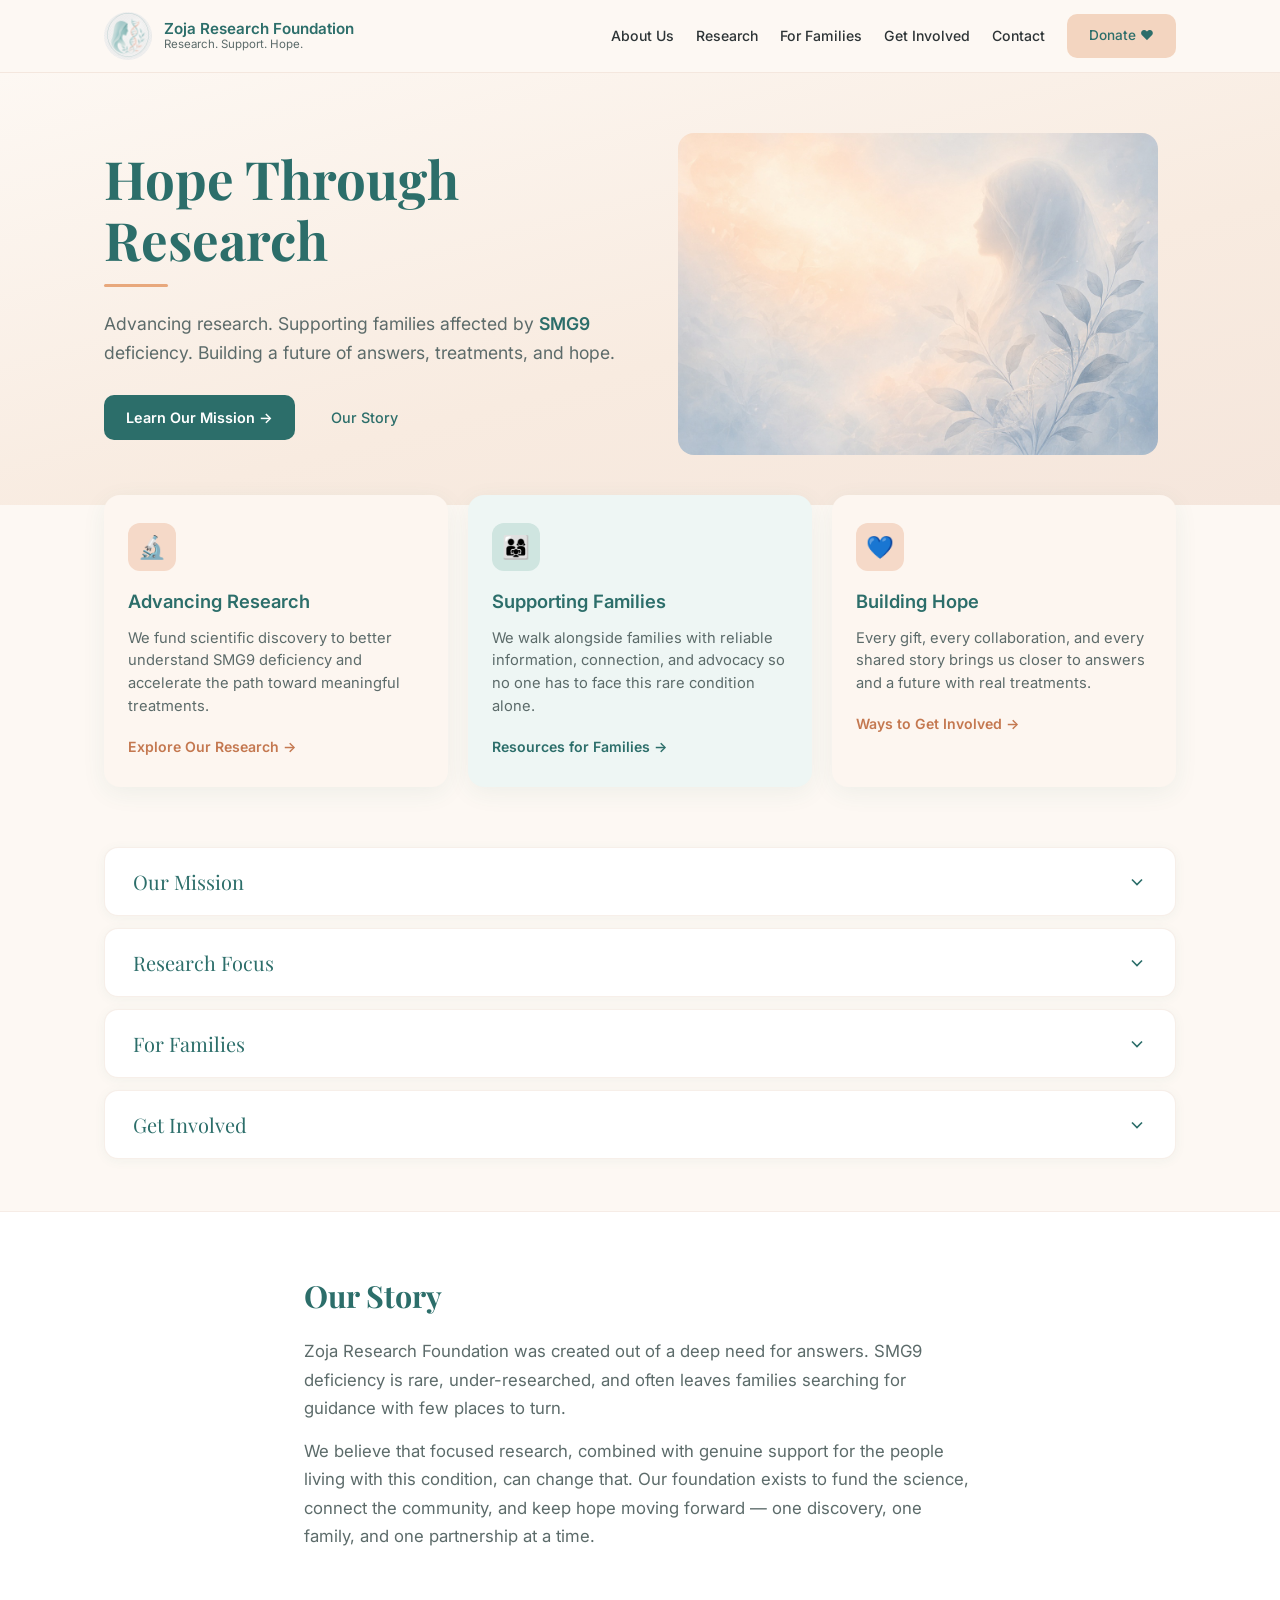
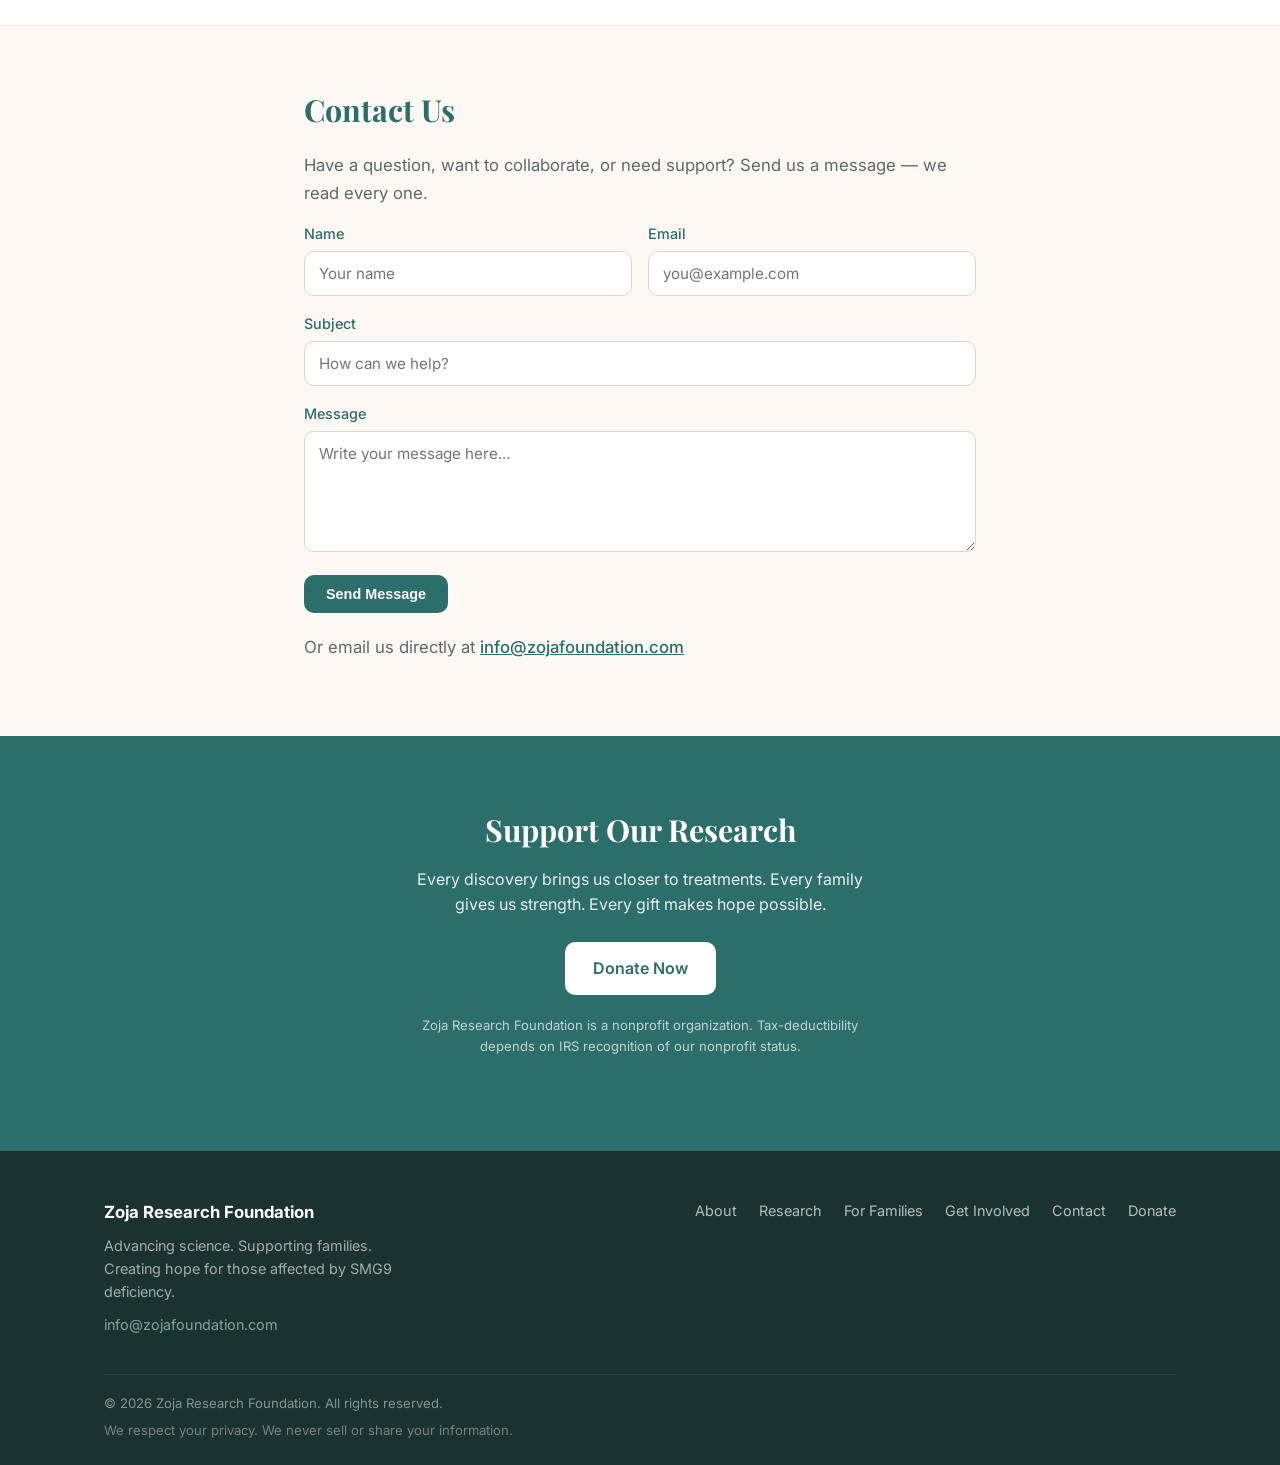
==== index.html @ f180e341 "Point Donate buttons to Zeffy and add branded /donate short link" ====
<!DOCTYPE html>
<html lang="en">
<head>
  <meta charset="UTF-8" />
  <meta name="viewport" content="width=device-width, initial-scale=1.0" />
  <title>Zoja Research Foundation | Hope Through Research</title>
  <meta name="description" content="Zoja Research Foundation funds research into SMG9 deficiency and supports the families affected by this rare genetic condition. Together we work toward answers, treatments, and hope." />

  <!-- Open Graph / Social sharing -->
  <meta property="og:title" content="Zoja Research Foundation | Hope Through Research" />
  <meta property="og:description" content="Funding research into SMG9 deficiency and supporting the families who need answers." />
  <meta property="og:image" content="https://zojafoundation.com/images/share.jpg" />
  <meta property="og:url" content="https://zojafoundation.com" />
  <meta property="og:type" content="website" />
  <meta name="twitter:card" content="summary_large_image" />

  <link rel="stylesheet" href="styles.css" />
  <link rel="icon" href="images/favicon.png" type="image/png" />
  <link rel="apple-touch-icon" href="images/favicon.png" />
  <link rel="preconnect" href="https://fonts.googleapis.com">
  <link rel="preconnect" href="https://fonts.gstatic.com" crossorigin>
  <link href="https://fonts.googleapis.com/css2?family=Inter:wght@400;500;600;700&family=Playfair+Display:wght@600;700&display=swap" rel="stylesheet">
</head>
<body>

  <!-- Header -->
  <header class="header">
    <div class="container header-inner">
      <a href="/" class="logo">
        <img src="images/logo.jpg" alt="Zoja Research Foundation" class="logo-img" />
        <div class="logo-text">
          <strong>Zoja Research Foundation</strong>
          <span>Research. Support. Hope.</span>
        </div>
      </a>
      <nav class="nav" id="main-nav">
        <a href="#mission" data-accordion="mission">About Us</a>
        <a href="#research" data-accordion="research">Research</a>
        <a href="#families" data-accordion="families">For Families</a>
        <a href="#get-involved" data-accordion="get-involved">Get Involved</a>
        <a href="#contact">Contact</a>
        <a href="https://www.zeffy.com/en-US/donation-form/donate-to-change-lives-22775" class="btn btn-donate" target="_blank" rel="noopener">Donate ♥</a>
      </nav>
      <button class="mobile-menu-btn" id="menu-btn" aria-label="Toggle menu" aria-expanded="false">
        <span></span><span></span><span></span>
      </button>
    </div>
  </header>

  <!-- Hero -->
  <section class="hero">
    <div class="container hero-grid">
      <div class="hero-content">
        <h1>Hope Through Research</h1>
        <div class="hero-underline"></div>
        <p class="hero-lead">
          Advancing research. Supporting families affected by <strong>SMG9</strong> deficiency. Building a future of answers, treatments, and hope.
        </p>
        <div class="hero-actions">
          <a href="#mission" data-accordion="mission" class="btn btn-primary">Learn Our Mission →</a>
          <a href="#story" class="btn btn-ghost">Our Story</a>
        </div>
      </div>
      <div class="hero-image">
        <img src="images/zoja.jpg" alt="" />
      </div>
    </div>
  </section>

  <!-- Three Cards -->
  <section class="cards-section">
    <div class="container">
      <div class="cards">
        <div class="card card-peach">
          <div class="card-icon-wrap peach">🔬</div>
          <h3>Advancing Research</h3>
          <p>We fund scientific discovery to better understand SMG9 deficiency and accelerate the path toward meaningful treatments.</p>
          <a href="#research" data-accordion="research" class="card-link">Explore Our Research →</a>
        </div>

        <div class="card card-mint">
          <div class="card-icon-wrap mint">👨‍👩‍👧</div>
          <h3>Supporting Families</h3>
          <p>We walk alongside families with reliable information, connection, and advocacy so no one has to face this rare condition alone.</p>
          <a href="#families" data-accordion="families" class="card-link">Resources for Families →</a>
        </div>

        <div class="card card-peach">
          <div class="card-icon-wrap peach">💙</div>
          <h3>Building Hope</h3>
          <p>Every gift, every collaboration, and every shared story brings us closer to answers and a future with real treatments.</p>
          <a href="#get-involved" data-accordion="get-involved" class="card-link">Ways to Get Involved →</a>
        </div>
      </div>
    </div>
  </section>

  <!-- Accordion Sections -->
  <section class="accordion-section">
    <div class="container">

      <!-- Mission -->
      <div class="accordion-item" id="mission">
        <button class="accordion-header" aria-expanded="false">
          <span>Our Mission</span>
          <svg class="accordion-icon" width="20" height="20" viewBox="0 0 24 24" fill="none" stroke="currentColor" stroke-width="2">
            <path d="M6 9l6 6 6-6"/>
          </svg>
        </button>
        <div class="accordion-content">
          <div class="accordion-body">
            <p>Zoja Research Foundation exists to fund patient-centered research into SMG9 deficiency and to support the families living with this rare genetic condition.</p>
            <p>We bring together scientists, clinicians, and families with one shared goal: to uncover answers, advance potential therapies, and make sure no family has to navigate this journey alone.</p>
            <p>Our work is rooted in both rigorous science and deep compassion. Progress in rare disease research depends on focused investment and collaboration — and that is exactly what we are here to drive.</p>
          </div>
        </div>
      </div>

      <!-- Research -->
      <div class="accordion-item" id="research">
        <button class="accordion-header" aria-expanded="false">
          <span>Research Focus</span>
          <svg class="accordion-icon" width="20" height="20" viewBox="0 0 24 24" fill="none" stroke="currentColor" stroke-width="2">
            <path d="M6 9l6 6 6-6"/>
          </svg>
        </button>
        <div class="accordion-content">
          <div class="accordion-body">
            <p>SMG9 deficiency is a rare genetic condition with limited existing research and no established treatments. We focus our efforts on the areas most likely to move the field forward.</p>
            
            <div class="research-list">
              <div class="research-item">
                <h3>Gene Therapy Approaches</h3>
                <p>Supporting exploration of strategies such as AAV-based delivery and readthrough approaches that could one day address the underlying genetic cause.</p>
              </div>
              <div class="research-item">
                <h3>Disease Models</h3>
                <p>Helping develop cellular and animal models so researchers can better study SMG9 function and test potential treatments safely and effectively.</p>
              </div>
              <div class="research-item">
                <h3>Collaborative Science</h3>
                <p>Building partnerships with academic labs and research institutions to share knowledge, reduce duplication, and accelerate progress for this rare condition.</p>
              </div>
            </div>
          </div>
        </div>
      </div>

      <!-- Families -->
      <div class="accordion-item" id="families">
        <button class="accordion-header" aria-expanded="false">
          <span>For Families</span>
          <svg class="accordion-icon" width="20" height="20" viewBox="0 0 24 24" fill="none" stroke="currentColor" stroke-width="2">
            <path d="M6 9l6 6 6-6"/>
          </svg>
        </button>
        <div class="accordion-content">
          <div class="accordion-body">
            <p>If your family is affected by SMG9 deficiency, you are not alone.</p>
            <p>We are here to help you find reliable information, connect with others who understand, and advocate for the research and care your family deserves. Whether you are newly diagnosed or have been on this path for years, our door is open.</p>
            <p>Rare conditions can feel isolating. Our goal is to make sure families have a place to turn — for knowledge, for community, and for hope.</p>
            <a href="#contact" class="btn btn-primary" style="margin-top: 1.25rem;">Connect With Us</a>
          </div>
        </div>
      </div>

      <!-- Get Involved -->
      <div class="accordion-item" id="get-involved">
        <button class="accordion-header" aria-expanded="false">
          <span>Get Involved</span>
          <svg class="accordion-icon" width="20" height="20" viewBox="0 0 24 24" fill="none" stroke="currentColor" stroke-width="2">
            <path d="M6 9l6 6 6-6"/>
          </svg>
        </button>
        <div class="accordion-content">
          <div class="accordion-body">
            <p>Progress in rare disease research depends on people who choose to act. There are several meaningful ways to help.</p>
            <div class="involve-grid">
              <div class="involve-card">
                <h3>Donate</h3>
                <p>Your gift directly supports research into SMG9 deficiency and helps sustain the families who need answers most.</p>
                <a href="https://www.zeffy.com/en-US/donation-form/donate-to-change-lives-22775" class="card-link" target="_blank" rel="noopener">Make a Gift →</a>
              </div>
              <div class="involve-card">
                <h3>Share Our Story</h3>
                <p>Help raise awareness. Sharing information about SMG9 deficiency and our mission brings new supporters and researchers into the work.</p>
              </div>
              <div class="involve-card">
                <h3>Partner With Us</h3>
                <p>Researchers, clinicians, and organizations interested in collaboration are warmly invited to reach out.</p>
                <a href="#contact" class="card-link">Contact Us →</a>
              </div>
            </div>
          </div>
        </div>
      </div>

    </div>
  </section>

  <!-- Our Story -->
  <section id="story" class="section story-section">
    <div class="container narrow">
      <h2>Our Story</h2>
      <p>Zoja Research Foundation was created out of a deep need for answers. SMG9 deficiency is rare, under-researched, and often leaves families searching for guidance with few places to turn.</p>
      <p>We believe that focused research, combined with genuine support for the people living with this condition, can change that. Our foundation exists to fund the science, connect the community, and keep hope moving forward — one discovery, one family, and one partnership at a time.</p>
    </div>
  </section>

  <!-- Contact Form -->
  <section id="contact" class="section">
    <div class="container narrow">
      <h2>Contact Us</h2>
      <p class="section-lead">Have a question, want to collaborate, or need support? Send us a message — we read every one.</p>
      
      <form id="contact-form" action="https://formspree.io/f/mwlezavn" method="POST" class="contact-form">
        <div class="form-row">
          <div class="form-group">
            <label for="name">Name</label>
            <input type="text" id="name" name="name" required placeholder="Your name">
          </div>
          <div class="form-group">
            <label for="email">Email</label>
            <input type="email" id="email" name="email" required placeholder="you@example.com">
          </div>
        </div>
        <div class="form-group">
          <label for="subject">Subject</label>
          <input type="text" id="subject" name="subject" placeholder="How can we help?">
        </div>
        <div class="form-group">
          <label for="message">Message</label>
          <textarea id="message" name="message" rows="5" required placeholder="Write your message here..."></textarea>
        </div>
        <button type="submit" class="btn btn-primary" id="submit-btn">Send Message</button>
      </form>

      <div id="form-success" class="form-success" hidden>
        <div class="success-icon">✓</div>
        <h3>Thank you</h3>
        <p>Your message has been sent. We’ll get back to you as soon as we can.</p>
      </div>

      <p class="contact-note">Or email us directly at <a href="mailto:info@zojafoundation.com">info@zojafoundation.com</a></p>
    </div>
  </section>

  <!-- Donate CTA -->
  <section id="donate" class="donate-cta">
    <div class="container">
      <h2>Support Our Research</h2>
      <p>Every discovery brings us closer to treatments. Every family gives us strength. Every gift makes hope possible.</p>
      <a href="https://www.zeffy.com/en-US/donation-form/donate-to-change-lives-22775" class="btn btn-white" target="_blank" rel="noopener">Donate Now</a>
      <p class="note">Zoja Research Foundation is a nonprofit organization. Tax-deductibility depends on IRS recognition of our nonprofit status.</p>
    </div>
  </section>

  <!-- Footer -->
  <footer class="footer">
    <div class="container">
      <div class="footer-grid">
        <div class="footer-brand">
          <strong>Zoja Research Foundation</strong>
          <p>Advancing science. Supporting families. Creating hope for those affected by SMG9 deficiency.</p>
          <p class="footer-email"><a href="mailto:info@zojafoundation.com">info@zojafoundation.com</a></p>
        </div>
        <div class="footer-links">
          <a href="#mission" data-accordion="mission">About</a>
          <a href="#research" data-accordion="research">Research</a>
          <a href="#families" data-accordion="families">For Families</a>
          <a href="#get-involved" data-accordion="get-involved">Get Involved</a>
          <a href="#contact">Contact</a>
          <a href="https://www.zeffy.com/en-US/donation-form/donate-to-change-lives-22775" target="_blank" rel="noopener">Donate</a>
        </div>
      </div>
      <div class="footer-bottom">
        <p>&copy; 2026 Zoja Research Foundation. All rights reserved.</p>
        <p class="privacy-note">We respect your privacy. We never sell or share your information.</p>
      </div>
    </div>
  </footer>

  <script>
    const menuBtn = document.getElementById('menu-btn');
    const nav = document.getElementById('main-nav');
    const HEADER_OFFSET = 100;

    menuBtn.addEventListener('click', () => {
      const isOpen = nav.classList.toggle('open');
      menuBtn.classList.toggle('open');
      menuBtn.setAttribute('aria-expanded', isOpen);
    });

    function closeAllAccordions() {
      document.querySelectorAll('.accordion-item').forEach(item => {
        item.classList.remove('open');
        item.querySelector('.accordion-header').setAttribute('aria-expanded', 'false');
      });
    }

    function openAccordion(id) {
      closeAllAccordions();
      const item = document.getElementById(id);
      if (item) {
        item.classList.add('open');
        item.querySelector('.accordion-header').setAttribute('aria-expanded', 'true');
      }
    }

    function scrollToElement(el) {
      const top = el.getBoundingClientRect().top + window.scrollY - HEADER_OFFSET;
      window.scrollTo({ top: Math.max(0, top), behavior: 'smooth' });
    }

    document.querySelectorAll('.accordion-header').forEach(header => {
      header.addEventListener('click', () => {
        const item = header.parentElement;
        const isOpen = item.classList.contains('open');
        closeAllAccordions();
        if (!isOpen) {
          item.classList.add('open');
          header.setAttribute('aria-expanded', 'true');
        }
      });
    });

    document.querySelectorAll('[data-accordion]').forEach(link => {
      link.addEventListener('click', (e) => {
        const id = link.getAttribute('data-accordion');
        const target = document.getElementById(id);
        if (!target) return;

        e.preventDefault();

        nav.classList.remove('open');
        menuBtn.classList.remove('open');
        menuBtn.setAttribute('aria-expanded', 'false');

        openAccordion(id);

        setTimeout(() => {
          scrollToElement(target);
        }, 230);

        history.pushState(null, '', '#' + id);
      });
    });

    document.querySelectorAll('a[href="#contact"], a[href="#story"]').forEach(link => {
      link.addEventListener('click', (e) => {
        const target = document.querySelector(link.getAttribute('href'));
        if (!target) return;
        e.preventDefault();

        nav.classList.remove('open');
        menuBtn.classList.remove('open');
        menuBtn.setAttribute('aria-expanded', 'false');

        scrollToElement(target);
        history.pushState(null, '', link.getAttribute('href'));
      });
    });

    const form = document.getElementById('contact-form');
    const success = document.getElementById('form-success');
    const submitBtn = document.getElementById('submit-btn');

    if (form) {
      form.addEventListener('submit', async (e) => {
        e.preventDefault();
        submitBtn.disabled = true;
        submitBtn.textContent = 'Sending…';

        try {
          const data = new FormData(form);
          const res = await fetch(form.action, {
            method: 'POST',
            body: data,
            headers: { 'Accept': 'application/json' }
          });

          if (res.ok) {
            form.hidden = true;
            success.hidden = false;
          } else {
            submitBtn.disabled = false;
            submitBtn.textContent = 'Send Message';
            alert('Something went wrong. Please try again or email us directly.');
          }
        } catch (err) {
          submitBtn.disabled = false;
          submitBtn.textContent = 'Send Message';
          alert('Something went wrong. Please try again or email us directly.');
        }
      });
    }

    if (window.location.hash) {
      const id = window.location.hash.slice(1);
      const target = document.getElementById(id);
      if (target) {
        if (target.classList.contains('accordion-item')) {
          openAccordion(id);
        }
        setTimeout(() => {
          scrollToElement(target);
        }, 150);
      }
    }
  </script>
</body>
</html>
---- styles.css ----
/* ===== Base ===== */
*, *::before, *::after { box-sizing: border-box; margin: 0; padding: 0; }

:root {
  --cream: #fdf8f3;
  --peach: #f8e8dc;
  --mint: #e8f2ef;
  --teal: #2c6e6a;
  --teal-light: #3d8b86;
  --text: #2d3436;
  --text-soft: #5c6b6a;
  --white: #ffffff;
  --radius: 16px;
  --shadow: 0 6px 24px rgba(44, 110, 106, 0.07);
  --header-height: 72px;
}

html { scroll-behavior: smooth; }

body {
  font-family: 'Inter', system-ui, -apple-system, sans-serif;
  color: var(--text);
  background: var(--cream);
  line-height: 1.6;
  font-size: 16px;
}

a { color: inherit; text-decoration: none; }

.container {
  width: 100%;
  max-width: 1120px;
  margin: 0 auto;
  padding: 0 24px;
}

.narrow { max-width: 720px; }

/* ===== Header ===== */
.header {
  position: sticky;
  top: 0;
  z-index: 100;
  background: rgba(253, 248, 243, 0.95);
  backdrop-filter: blur(12px);
  border-bottom: 1px solid rgba(232, 208, 192, 0.4);
}

.header-inner {
  display: flex;
  align-items: center;
  justify-content: space-between;
  height: var(--header-height);
  position: relative;
}

.logo {
  display: flex;
  align-items: center;
  gap: 12px;
  z-index: 2;
}

.logo-img {
  width: 48px;
  height: 48px;
  border-radius: 50%;
  object-fit: cover;
  flex-shrink: 0;
}

.logo-text {
  display: flex;
  flex-direction: column;
  line-height: 1.2;
}

.logo-text strong {
  font-size: 0.95rem;
  color: var(--teal);
  font-weight: 600;
}

.logo-text span {
  font-size: 0.72rem;
  color: var(--text-soft);
}

.nav {
  display: flex;
  align-items: center;
  gap: 22px;
}

.nav a {
  font-size: 0.88rem;
  font-weight: 500;
  color: var(--text);
  transition: color 0.2s;
}

.nav a:hover { color: var(--teal); }

.btn-donate {
  background: #f3d5c0;
  color: var(--teal) !important;
  padding: 8px 16px;
  border-radius: 999px;
  font-weight: 600;
  font-size: 0.85rem !important;
}

.btn-donate:hover { background: #eec9ae; }

.mobile-menu-btn {
  display: none;
  background: none;
  border: none;
  cursor: pointer;
  flex-direction: column;
  gap: 5px;
  padding: 8px;
  z-index: 2;
}

.mobile-menu-btn span {
  display: block;
  width: 22px;
  height: 2px;
  background: var(--teal);
  border-radius: 2px;
  transition: all 0.25s ease;
}

.mobile-menu-btn.open span:nth-child(1) {
  transform: translateY(7px) rotate(45deg);
}
.mobile-menu-btn.open span:nth-child(2) {
  opacity: 0;
}
.mobile-menu-btn.open span:nth-child(3) {
  transform: translateY(-7px) rotate(-45deg);
}

/* ===== Buttons ===== */
.btn {
  display: inline-flex;
  align-items: center;
  justify-content: center;
  padding: 11px 22px;
  border-radius: 10px;
  font-weight: 600;
  font-size: 0.9rem;
  transition: all 0.2s;
  border: none;
  cursor: pointer;
}

.btn-primary {
  background: var(--teal);
  color: white;
}

.btn-primary:hover {
  background: var(--teal-light);
  transform: translateY(-1px);
}

.btn-primary:disabled {
  opacity: 0.7;
  cursor: not-allowed;
  transform: none;
}

.btn-ghost {
  background: transparent;
  color: var(--teal);
  font-weight: 500;
}

.btn-white {
  background: white;
  color: var(--teal);
  padding: 14px 28px;
  font-size: 1rem;
}

.btn-white:hover { background: var(--peach); }

/* ===== Hero ===== */
.hero {
  padding: 60px 0 50px;
  background: linear-gradient(165deg, #fdf8f3 0%, #f8ebe0 60%, #f5e6dc 100%);
  overflow: hidden;
}

.hero-grid {
  display: grid;
  grid-template-columns: 1fr 1fr;
  gap: 40px;
  align-items: center;
}

.hero-content {
  max-width: 520px;
}

.hero h1 {
  font-family: 'Playfair Display', Georgia, serif;
  font-size: clamp(2.4rem, 4.5vw, 3.3rem);
  line-height: 1.15;
  color: var(--teal);
  margin-bottom: 14px;
}

.hero-underline {
  width: 64px;
  height: 3px;
  background: #e8a87c;
  border-radius: 2px;
  margin-bottom: 22px;
}

.hero-lead {
  font-size: 1.1rem;
  color: var(--text-soft);
  margin-bottom: 28px;
  line-height: 1.65;
}

.hero-lead strong {
  color: var(--teal);
  font-weight: 600;
}

.hero-actions {
  display: flex;
  flex-wrap: wrap;
  gap: 14px;
  align-items: center;
}

.hero-image {
  display: flex;
  justify-content: center;
  align-items: center;
}

.hero-image img {
  width: 100%;
  max-width: 480px;
  height: auto;
  border-radius: 16px;
  object-fit: cover;
}

/* ===== Cards ===== */
.cards-section {
  padding: 0 0 50px;
  margin-top: -10px;
}

.cards {
  display: grid;
  grid-template-columns: repeat(3, 1fr);
  gap: 20px;
}

.card {
  background: var(--white);
  border-radius: var(--radius);
  padding: 28px 24px;
  box-shadow: var(--shadow);
  transition: transform 0.2s, box-shadow 0.2s;
}

.card:hover {
  transform: translateY(-4px);
  box-shadow: 0 12px 32px rgba(44, 110, 106, 0.1);
}

.card-peach { background: #fdf6f0; }
.card-mint { background: #eef6f4; }

.card-icon-wrap {
  width: 48px;
  height: 48px;
  border-radius: 12px;
  display: flex;
  align-items: center;
  justify-content: center;
  margin-bottom: 16px;
  font-size: 1.4rem;
}

.card-icon-wrap.peach { background: #f5d9c8; }
.card-icon-wrap.mint { background: #cfe5e0; }

.card h3 {
  font-size: 1.15rem;
  color: var(--teal);
  margin-bottom: 10px;
  font-weight: 600;
}

.card p {
  color: var(--text-soft);
  font-size: 0.92rem;
  margin-bottom: 16px;
  line-height: 1.55;
}

.card-link {
  color: #c47850;
  font-weight: 600;
  font-size: 0.88rem;
}

.card-mint .card-link { color: var(--teal); }
.card-link:hover { text-decoration: underline; }

/* ===== Accordion ===== */
.accordion-section {
  padding: 10px 0 40px;
}

.accordion-item {
  background: white;
  border-radius: 14px;
  margin-bottom: 12px;
  box-shadow: 0 2px 12px rgba(44, 110, 106, 0.05);
  overflow: hidden;
  border: 1px solid rgba(232, 208, 192, 0.35);
  transition: box-shadow 0.25s;
  scroll-margin-top: calc(var(--header-height) + 24px);
}

.accordion-item:hover {
  box-shadow: 0 4px 20px rgba(44, 110, 106, 0.08);
}

.accordion-item.open {
  box-shadow: 0 6px 24px rgba(44, 110, 106, 0.1);
}

.accordion-header {
  width: 100%;
  display: flex;
  align-items: center;
  justify-content: space-between;
  padding: 20px 28px;
  background: none;
  border: none;
  cursor: pointer;
  font-family: 'Playfair Display', Georgia, serif;
  font-size: 1.25rem;
  color: var(--teal);
  text-align: left;
  transition: background 0.2s;
}

.accordion-header:hover {
  background: rgba(253, 248, 243, 0.6);
}

.accordion-icon {
  flex-shrink: 0;
  color: var(--teal);
  transition: transform 0.3s ease;
}

.accordion-item.open .accordion-icon {
  transform: rotate(180deg);
}

.accordion-content {
  display: grid;
  grid-template-rows: 0fr;
  transition: grid-template-rows 0.35s ease;
}

.accordion-item.open .accordion-content {
  grid-template-rows: 1fr;
}

.accordion-body {
  overflow: hidden;
  padding: 0 28px;
}

.accordion-item.open .accordion-body {
  padding: 0 28px 28px;
}

.accordion-body p {
  color: var(--text-soft);
  font-size: 1.02rem;
  margin-bottom: 14px;
  line-height: 1.65;
  max-width: 720px;
}

.accordion-body p:last-child {
  margin-bottom: 0;
}

.research-list {
  display: grid;
  grid-template-columns: repeat(3, 1fr);
  gap: 16px;
  margin-top: 20px;
}

.research-item {
  background: var(--cream);
  border-left: 3px solid var(--teal);
  padding: 18px 20px;
  border-radius: 0 12px 12px 0;
}

.research-item h3 {
  color: var(--teal);
  font-size: 1.05rem;
  margin-bottom: 6px;
}

.research-item p {
  font-size: 0.92rem;
  margin-bottom: 0;
  max-width: none;
}

.involve-grid {
  display: grid;
  grid-template-columns: repeat(3, 1fr);
  gap: 16px;
  margin-top: 20px;
}

.involve-card {
  background: var(--cream);
  padding: 20px 22px;
  border-radius: 12px;
}

.involve-card h3 {
  color: var(--teal);
  font-size: 1.05rem;
  margin-bottom: 6px;
}

.involve-card p {
  font-size: 0.92rem;
  margin-bottom: 8px;
  max-width: none;
}

/* ===== Story & Sections ===== */
.section {
  padding: 60px 0;
  scroll-margin-top: calc(var(--header-height) + 24px);
}

.story-section {
  background: var(--white);
  border-top: 1px solid rgba(232, 208, 192, 0.4);
  border-bottom: 1px solid rgba(232, 208, 192, 0.4);
}

.section h2 {
  font-family: 'Playfair Display', Georgia, serif;
  font-size: 1.9rem;
  color: var(--teal);
  margin-bottom: 16px;
}

.section p {
  color: var(--text-soft);
  font-size: 1.05rem;
  line-height: 1.7;
  margin-bottom: 14px;
}

.section-lead {
  margin-bottom: 28px;
}

/* ===== Contact Form ===== */
.contact-form {
  margin-top: 8px;
}

.form-row {
  display: grid;
  grid-template-columns: 1fr 1fr;
  gap: 16px;
}

.form-group {
  margin-bottom: 16px;
}

.form-group label {
  display: block;
  font-size: 0.9rem;
  font-weight: 500;
  color: var(--teal);
  margin-bottom: 6px;
}

.form-group input,
.form-group textarea {
  width: 100%;
  padding: 12px 14px;
  border: 1.5px solid #e0d5cb;
  border-radius: 10px;
  font-family: inherit;
  font-size: 0.95rem;
  background: white;
  transition: border-color 0.2s;
}

.form-group input:focus,
.form-group textarea:focus {
  outline: none;
  border-color: var(--teal);
}

.form-group textarea {
  resize: vertical;
  min-height: 120px;
}

.form-success {
  text-align: center;
  padding: 40px 20px;
  background: var(--mint);
  border-radius: 14px;
  margin-top: 8px;
}

.success-icon {
  width: 48px;
  height: 48px;
  background: var(--teal);
  color: white;
  border-radius: 50%;
  display: flex;
  align-items: center;
  justify-content: center;
  font-size: 1.4rem;
  margin: 0 auto 16px;
}

.form-success h3 {
  font-family: 'Playfair Display', Georgia, serif;
  color: var(--teal);
  font-size: 1.5rem;
  margin-bottom: 8px;
}

.form-success p {
  color: var(--text-soft);
  margin-bottom: 0;
}

.contact-note {
  margin-top: 20px;
  font-size: 0.9rem;
  color: var(--text-soft);
}

.contact-note a {
  color: var(--teal);
  font-weight: 500;
  text-decoration: underline;
}

/* ===== Donate CTA ===== */
.donate-cta {
  background: var(--teal);
  color: white;
  text-align: center;
  padding: 70px 0;
  scroll-margin-top: calc(var(--header-height) + 24px);
}

.donate-cta h2 {
  font-family: 'Playfair Display', Georgia, serif;
  font-size: 1.9rem;
  margin-bottom: 12px;
}

.donate-cta p {
  opacity: 0.9;
  max-width: 480px;
  margin: 0 auto 24px;
}

.donate-cta .note {
  margin-top: 20px;
  font-size: 0.82rem;
  opacity: 0.7;
}

/* ===== Footer ===== */
.footer {
  background: #1a3331;
  color: rgba(255,255,255,0.85);
  padding: 48px 0 24px;
}

.footer-grid {
  display: flex;
  justify-content: space-between;
  gap: 40px;
  margin-bottom: 28px;
  flex-wrap: wrap;
}

.footer-brand strong {
  display: block;
  color: white;
  font-size: 1.05rem;
  margin-bottom: 8px;
}

.footer-brand p {
  font-size: 0.9rem;
  opacity: 0.7;
  max-width: 320px;
  margin-bottom: 10px;
}

.footer-email a {
  color: #a8d5d0;
  font-size: 0.9rem;
}

.footer-email a:hover {
  text-decoration: underline;
}

.footer-links {
  display: flex;
  gap: 22px;
  flex-wrap: wrap;
  align-items: flex-start;
}

.footer-links a {
  font-size: 0.9rem;
  opacity: 0.8;
}

.footer-links a:hover { opacity: 1; }

.footer-bottom {
  border-top: 1px solid rgba(255,255,255,0.1);
  padding-top: 18px;
  font-size: 0.82rem;
  opacity: 0.55;
}

.privacy-note {
  margin-top: 6px;
  opacity: 0.85;
}

/* ===== Responsive ===== */
@media (max-width: 900px) {
  .hero-grid {
    grid-template-columns: 1fr;
    text-align: center;
  }
  .hero-content {
    max-width: 100%;
    margin: 0 auto;
  }
  .hero-underline { margin-left: auto; margin-right: auto; }
  .hero-actions { justify-content: center; }
  .hero-image { order: -1; }
  .hero-image img { max-width: 360px; }
  .cards { grid-template-columns: 1fr; }
  .form-row { grid-template-columns: 1fr; }
  .research-list,
  .involve-grid {
    grid-template-columns: 1fr;
  }
}

@media (max-width: 768px) {
  .nav {
    display: none;
    position: absolute;
    top: var(--header-height);
    left: 0;
    right: 0;
    background: var(--cream);
    flex-direction: column;
    padding: 20px 24px 28px;
    gap: 4px;
    border-bottom: 1px solid rgba(232, 208, 192, 0.6);
    box-shadow: 0 12px 24px rgba(0,0,0,0.06);
  }

  .nav.open {
    display: flex;
  }

  .nav a {
    padding: 12px 0;
    font-size: 1rem;
    border-bottom: 1px solid rgba(232, 208, 192, 0.35);
  }

  .nav a:last-child {
    border-bottom: none;
    margin-top: 8px;
  }

  .mobile-menu-btn {
    display: flex;
  }

  .logo-text span {
    display: none;
  }

  .accordion-header {
    font-size: 1.15rem;
    padding: 18px 20px;
  }

  .accordion-body {
    padding: 0 20px;
  }

  .accordion-item.open .accordion-body {
    padding: 0 20px 22px;
  }
}
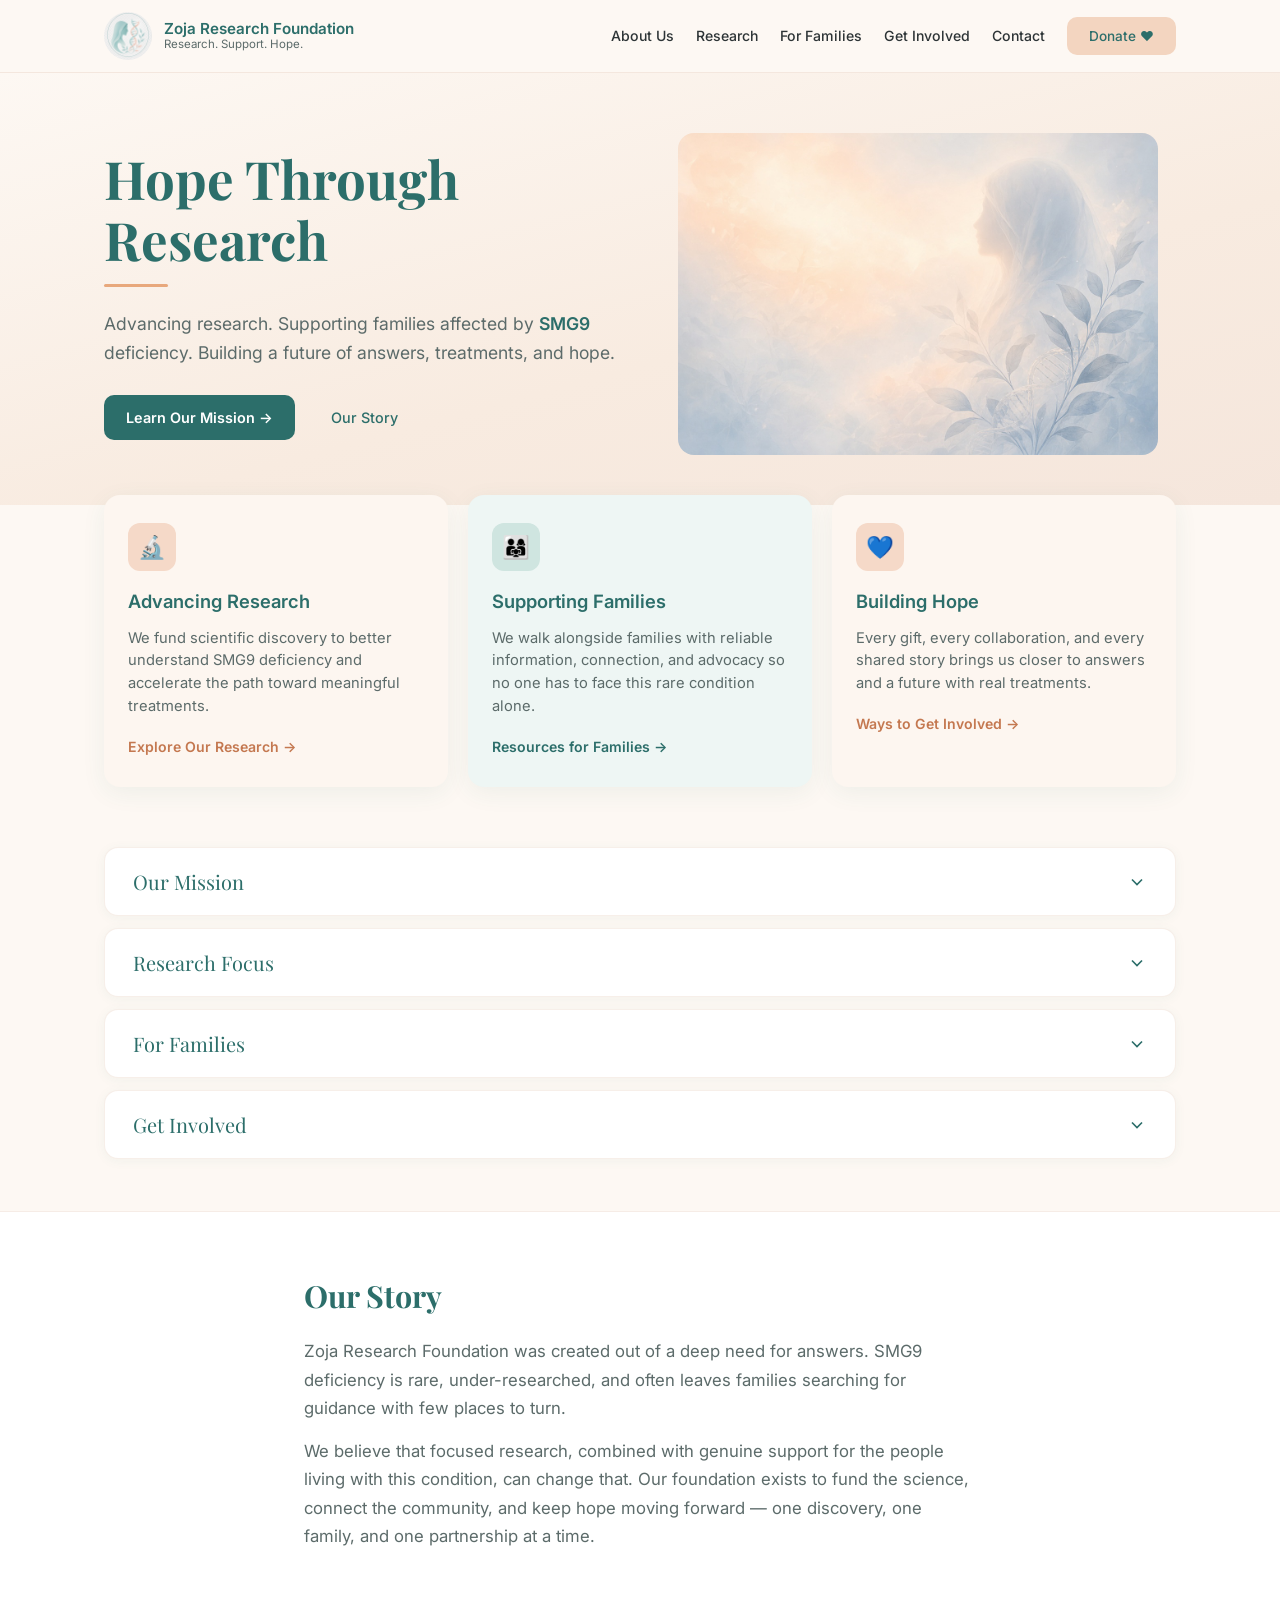
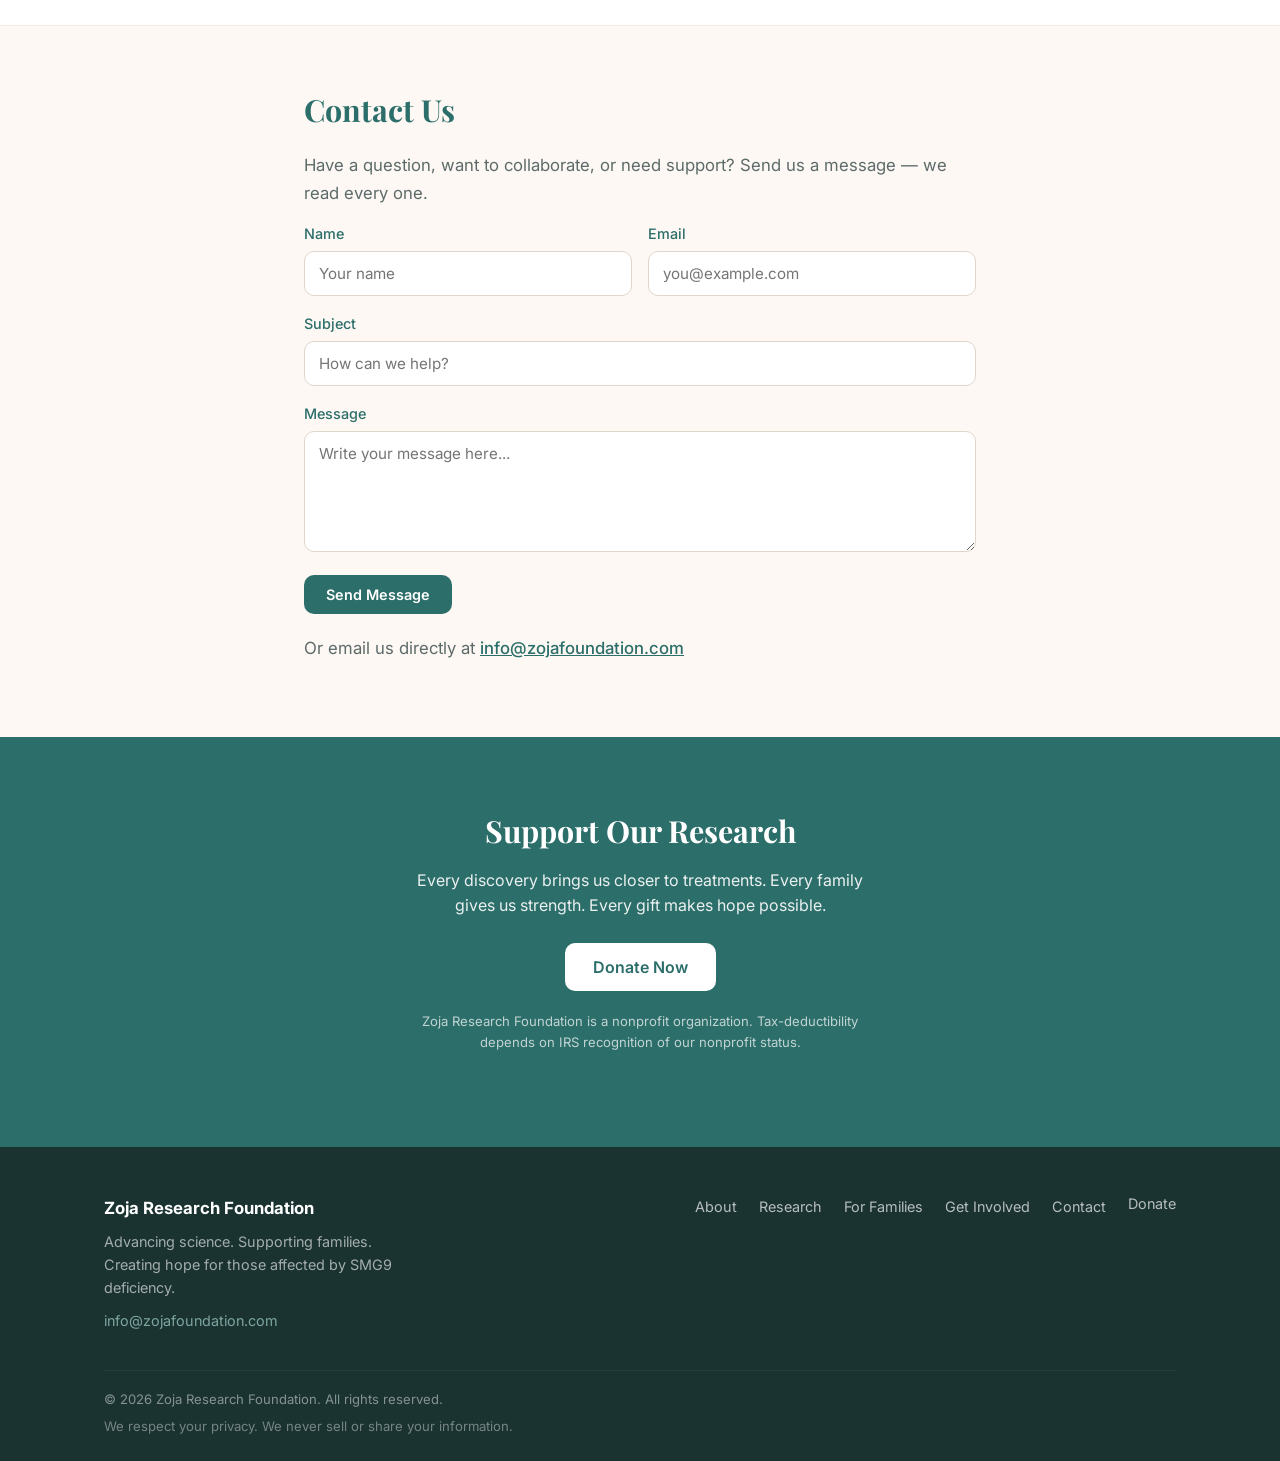
==== commit 54c748a5: "Use Zeffy popup buttons instead of links so the form stays on-site" ====
--- a/index.html
+++ b/index.html
@@ -6,7 +6,6 @@
   <title>Zoja Research Foundation | Hope Through Research</title>
   <meta name="description" content="Zoja Research Foundation funds research into SMG9 deficiency and supports the families affected by this rare genetic condition. Together we work toward answers, treatments, and hope." />
 
-  <!-- Open Graph / Social sharing -->
   <meta property="og:title" content="Zoja Research Foundation | Hope Through Research" />
   <meta property="og:description" content="Funding research into SMG9 deficiency and supporting the families who need answers." />
   <meta property="og:image" content="https://zojafoundation.com/images/share.jpg" />
@@ -20,10 +19,10 @@
   <link rel="preconnect" href="https://fonts.googleapis.com">
   <link rel="preconnect" href="https://fonts.gstatic.com" crossorigin>
   <link href="https://fonts.googleapis.com/css2?family=Inter:wght@400;500;600;700&family=Playfair+Display:wght@600;700&display=swap" rel="stylesheet">
+  <script src="https://zeffy-scripts.s3.ca-central-1.amazonaws.com/embed-form-script.min.js"></script>
 </head>
 <body>
 
-  <!-- Header -->
   <header class="header">
     <div class="container header-inner">
       <a href="/" class="logo">
@@ -39,7 +38,7 @@
         <a href="#families" data-accordion="families">For Families</a>
         <a href="#get-involved" data-accordion="get-involved">Get Involved</a>
         <a href="#contact">Contact</a>
-        <a href="https://www.zeffy.com/en-US/donation-form/donate-to-change-lives-22775" class="btn btn-donate" target="_blank" rel="noopener">Donate ♥</a>
+        <button type="button" class="btn btn-donate" zeffy-form-link="https://www.zeffy.com/embed/donation-form/donate-to-change-lives-22775">Donate ♥</button>
       </nav>
       <button class="mobile-menu-btn" id="menu-btn" aria-label="Toggle menu" aria-expanded="false">
         <span></span><span></span><span></span>
@@ -47,7 +46,6 @@
     </div>
   </header>
 
-  <!-- Hero -->
   <section class="hero">
     <div class="container hero-grid">
       <div class="hero-content">
@@ -67,7 +65,6 @@
     </div>
   </section>
 
-  <!-- Three Cards -->
   <section class="cards-section">
     <div class="container">
       <div class="cards">
@@ -77,14 +74,12 @@
           <p>We fund scientific discovery to better understand SMG9 deficiency and accelerate the path toward meaningful treatments.</p>
           <a href="#research" data-accordion="research" class="card-link">Explore Our Research →</a>
         </div>
-
         <div class="card card-mint">
           <div class="card-icon-wrap mint">👨‍👩‍👧</div>
           <h3>Supporting Families</h3>
           <p>We walk alongside families with reliable information, connection, and advocacy so no one has to face this rare condition alone.</p>
           <a href="#families" data-accordion="families" class="card-link">Resources for Families →</a>
         </div>
-
         <div class="card card-peach">
           <div class="card-icon-wrap peach">💙</div>
           <h3>Building Hope</h3>
@@ -95,17 +90,12 @@
     </div>
   </section>
 
-  <!-- Accordion Sections -->
   <section class="accordion-section">
     <div class="container">
-
-      <!-- Mission -->
       <div class="accordion-item" id="mission">
         <button class="accordion-header" aria-expanded="false">
           <span>Our Mission</span>
-          <svg class="accordion-icon" width="20" height="20" viewBox="0 0 24 24" fill="none" stroke="currentColor" stroke-width="2">
-            <path d="M6 9l6 6 6-6"/>
-          </svg>
+          <svg class="accordion-icon" width="20" height="20" viewBox="0 0 24 24" fill="none" stroke="currentColor" stroke-width="2"><path d="M6 9l6 6 6-6"/></svg>
         </button>
         <div class="accordion-content">
           <div class="accordion-body">
@@ -116,18 +106,14 @@
         </div>
       </div>
 
-      <!-- Research -->
       <div class="accordion-item" id="research">
         <button class="accordion-header" aria-expanded="false">
           <span>Research Focus</span>
-          <svg class="accordion-icon" width="20" height="20" viewBox="0 0 24 24" fill="none" stroke="currentColor" stroke-width="2">
-            <path d="M6 9l6 6 6-6"/>
-          </svg>
+          <svg class="accordion-icon" width="20" height="20" viewBox="0 0 24 24" fill="none" stroke="currentColor" stroke-width="2"><path d="M6 9l6 6 6-6"/></svg>
         </button>
         <div class="accordion-content">
           <div class="accordion-body">
             <p>SMG9 deficiency is a rare genetic condition with limited existing research and no established treatments. We focus our efforts on the areas most likely to move the field forward.</p>
-            
             <div class="research-list">
               <div class="research-item">
                 <h3>Gene Therapy Approaches</h3>
@@ -146,13 +132,10 @@
         </div>
       </div>
 
-      <!-- Families -->
       <div class="accordion-item" id="families">
         <button class="accordion-header" aria-expanded="false">
           <span>For Families</span>
-          <svg class="accordion-icon" width="20" height="20" viewBox="0 0 24 24" fill="none" stroke="currentColor" stroke-width="2">
-            <path d="M6 9l6 6 6-6"/>
-          </svg>
+          <svg class="accordion-icon" width="20" height="20" viewBox="0 0 24 24" fill="none" stroke="currentColor" stroke-width="2"><path d="M6 9l6 6 6-6"/></svg>
         </button>
         <div class="accordion-content">
           <div class="accordion-body">
@@ -164,13 +147,10 @@
         </div>
       </div>
 
-      <!-- Get Involved -->
       <div class="accordion-item" id="get-involved">
         <button class="accordion-header" aria-expanded="false">
           <span>Get Involved</span>
-          <svg class="accordion-icon" width="20" height="20" viewBox="0 0 24 24" fill="none" stroke="currentColor" stroke-width="2">
-            <path d="M6 9l6 6 6-6"/>
-          </svg>
+          <svg class="accordion-icon" width="20" height="20" viewBox="0 0 24 24" fill="none" stroke="currentColor" stroke-width="2"><path d="M6 9l6 6 6-6"/></svg>
         </button>
         <div class="accordion-content">
           <div class="accordion-body">
@@ -179,7 +159,7 @@
               <div class="involve-card">
                 <h3>Donate</h3>
                 <p>Your gift directly supports research into SMG9 deficiency and helps sustain the families who need answers most.</p>
-                <a href="https://www.zeffy.com/en-US/donation-form/donate-to-change-lives-22775" class="card-link" target="_blank" rel="noopener">Make a Gift →</a>
+                <button type="button" class="card-link" zeffy-form-link="https://www.zeffy.com/embed/donation-form/donate-to-change-lives-22775">Make a Gift →</button>
               </div>
               <div class="involve-card">
                 <h3>Share Our Story</h3>
@@ -194,11 +174,9 @@
           </div>
         </div>
       </div>
-
-    </div>
-  </section>
-
-  <!-- Our Story -->
+    </div>
+  </section>
+
   <section id="story" class="section story-section">
     <div class="container narrow">
       <h2>Our Story</h2>
@@ -207,12 +185,10 @@
     </div>
   </section>
 
-  <!-- Contact Form -->
   <section id="contact" class="section">
     <div class="container narrow">
       <h2>Contact Us</h2>
       <p class="section-lead">Have a question, want to collaborate, or need support? Send us a message — we read every one.</p>
-      
       <form id="contact-form" action="https://formspree.io/f/mwlezavn" method="POST" class="contact-form">
         <div class="form-row">
           <div class="form-group">
@@ -234,28 +210,24 @@
         </div>
         <button type="submit" class="btn btn-primary" id="submit-btn">Send Message</button>
       </form>
-
       <div id="form-success" class="form-success" hidden>
         <div class="success-icon">✓</div>
         <h3>Thank you</h3>
         <p>Your message has been sent. We’ll get back to you as soon as we can.</p>
       </div>
-
       <p class="contact-note">Or email us directly at <a href="mailto:info@zojafoundation.com">info@zojafoundation.com</a></p>
     </div>
   </section>
 
-  <!-- Donate CTA -->
   <section id="donate" class="donate-cta">
     <div class="container">
       <h2>Support Our Research</h2>
       <p>Every discovery brings us closer to treatments. Every family gives us strength. Every gift makes hope possible.</p>
-      <a href="https://www.zeffy.com/en-US/donation-form/donate-to-change-lives-22775" class="btn btn-white" target="_blank" rel="noopener">Donate Now</a>
+      <button type="button" class="btn btn-white" zeffy-form-link="https://www.zeffy.com/embed/donation-form/donate-to-change-lives-22775">Donate Now</button>
       <p class="note">Zoja Research Foundation is a nonprofit organization. Tax-deductibility depends on IRS recognition of our nonprofit status.</p>
     </div>
   </section>
 
-  <!-- Footer -->
   <footer class="footer">
     <div class="container">
       <div class="footer-grid">
@@ -270,7 +242,7 @@
           <a href="#families" data-accordion="families">For Families</a>
           <a href="#get-involved" data-accordion="get-involved">Get Involved</a>
           <a href="#contact">Contact</a>
-          <a href="https://www.zeffy.com/en-US/donation-form/donate-to-change-lives-22775" target="_blank" rel="noopener">Donate</a>
+          <button type="button" zeffy-form-link="https://www.zeffy.com/embed/donation-form/donate-to-change-lives-22775">Donate</button>
         </div>
       </div>
       <div class="footer-bottom">
@@ -329,19 +301,12 @@
         const id = link.getAttribute('data-accordion');
         const target = document.getElementById(id);
         if (!target) return;
-
         e.preventDefault();
-
         nav.classList.remove('open');
         menuBtn.classList.remove('open');
         menuBtn.setAttribute('aria-expanded', 'false');
-
         openAccordion(id);
-
-        setTimeout(() => {
-          scrollToElement(target);
-        }, 230);
-
+        setTimeout(() => { scrollToElement(target); }, 230);
         history.pushState(null, '', '#' + id);
       });
     });
@@ -351,11 +316,9 @@
         const target = document.querySelector(link.getAttribute('href'));
         if (!target) return;
         e.preventDefault();
-
         nav.classList.remove('open');
         menuBtn.classList.remove('open');
         menuBtn.setAttribute('aria-expanded', 'false');
-
         scrollToElement(target);
         history.pushState(null, '', link.getAttribute('href'));
       });
@@ -370,7 +333,6 @@
         e.preventDefault();
         submitBtn.disabled = true;
         submitBtn.textContent = 'Sending…';
-
         try {
           const data = new FormData(form);
           const res = await fetch(form.action, {
@@ -378,7 +340,6 @@
             body: data,
             headers: { 'Accept': 'application/json' }
           });
-
           if (res.ok) {
             form.hidden = true;
             success.hidden = false;
@@ -399,12 +360,8 @@
       const id = window.location.hash.slice(1);
       const target = document.getElementById(id);
       if (target) {
-        if (target.classList.contains('accordion-item')) {
-          openAccordion(id);
-        }
-        setTimeout(() => {
-          scrollToElement(target);
-        }, 150);
+        if (target.classList.contains('accordion-item')) openAccordion(id);
+        setTimeout(() => { scrollToElement(target); }, 150);
       }
     }
   </script>
--- a/styles.css
+++ b/styles.css
@@ -92,7 +92,8 @@
   gap: 22px;
 }
 
-.nav a {
+.nav a,
+.nav .btn-donate {
   font-size: 0.88rem;
   font-weight: 500;
   color: var(--text);
@@ -108,6 +109,9 @@
   border-radius: 999px;
   font-weight: 600;
   font-size: 0.85rem !important;
+  font-family: inherit;
+  border: none;
+  cursor: pointer;
 }
 
 .btn-donate:hover { background: #eec9ae; }
@@ -154,6 +158,7 @@
   transition: all 0.2s;
   border: none;
   cursor: pointer;
+  font-family: inherit;
 }
 
 .btn-primary {
@@ -186,6 +191,14 @@
 }
 
 .btn-white:hover { background: var(--peach); }
+
+button.card-link {
+  background: none;
+  border: none;
+  padding: 0;
+  font: inherit;
+  cursor: pointer;
+}
 
 /* ===== Hero ===== */
 .hero {
@@ -648,12 +661,20 @@
   align-items: flex-start;
 }
 
-.footer-links a {
+.footer-links a,
+.footer-links button {
   font-size: 0.9rem;
   opacity: 0.8;
-}
-
-.footer-links a:hover { opacity: 1; }
+  background: none;
+  border: none;
+  color: inherit;
+  font-family: inherit;
+  cursor: pointer;
+  padding: 0;
+}
+
+.footer-links a:hover,
+.footer-links button:hover { opacity: 1; }
 
 .footer-bottom {
   border-top: 1px solid rgba(255,255,255,0.1);
@@ -708,15 +729,26 @@
     display: flex;
   }
 
-  .nav a {
+  .nav a,
+  .nav .btn-donate {
     padding: 12px 0;
     font-size: 1rem;
     border-bottom: 1px solid rgba(232, 208, 192, 0.35);
-  }
-
-  .nav a:last-child {
+    width: 100%;
+    text-align: left;
+    border-radius: 0;
+    background: transparent;
+  }
+
+  .nav .btn-donate {
+    color: var(--teal) !important;
+    font-weight: 600;
     border-bottom: none;
     margin-top: 8px;
+    background: #f3d5c0;
+    border-radius: 999px;
+    text-align: center;
+    padding: 12px 16px;
   }
 
   .mobile-menu-btn {
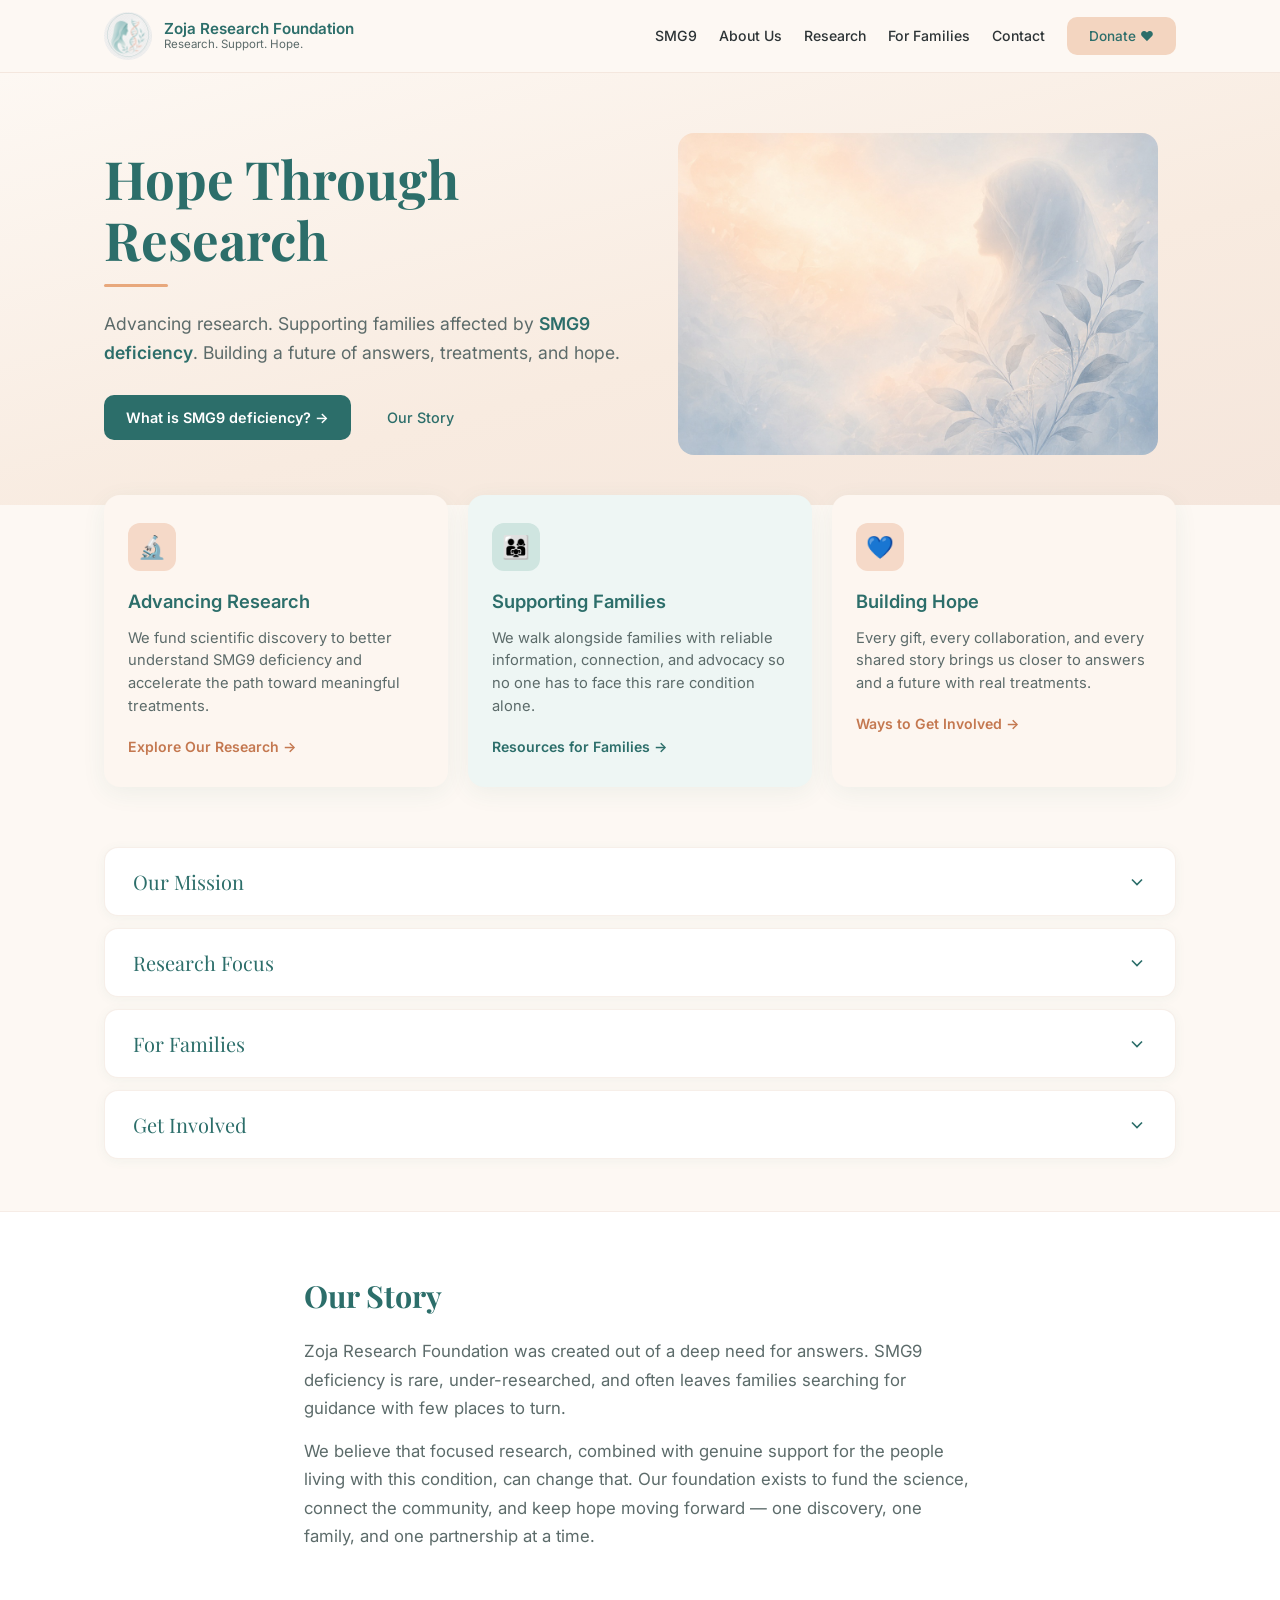
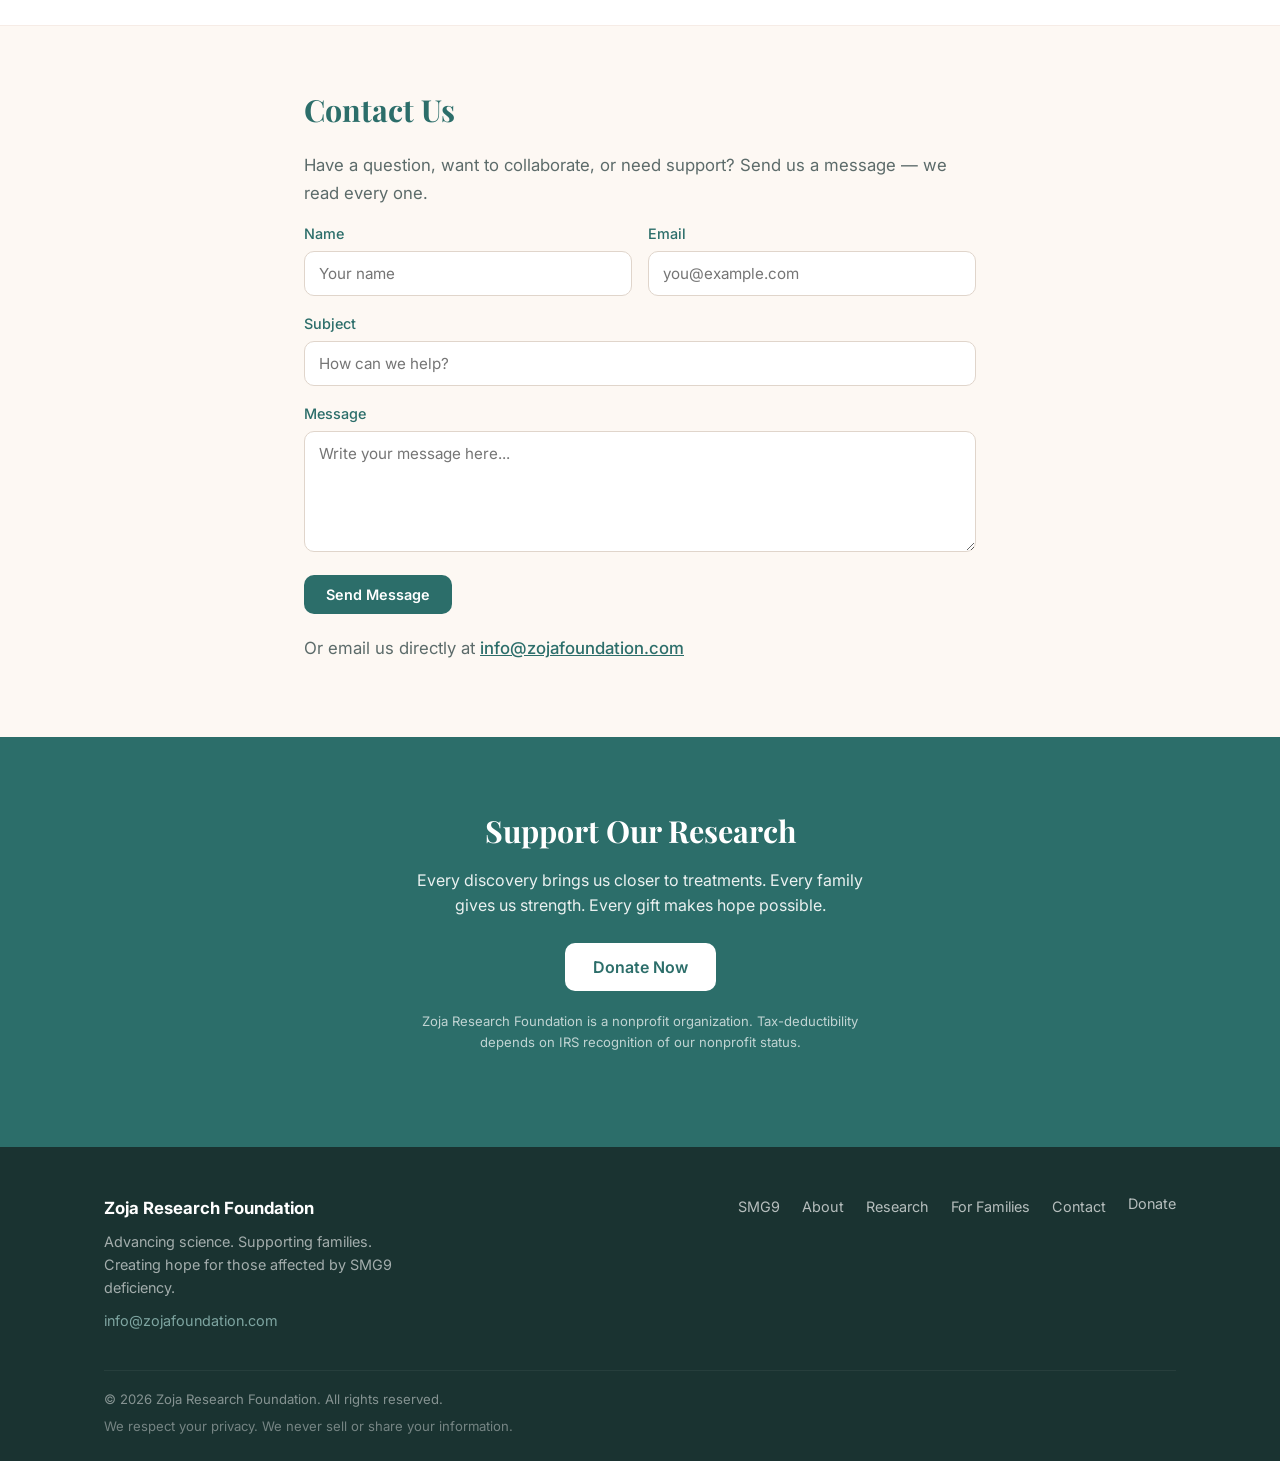
==== commit 8797d758: "Update homepage metadata, SMG9 nav, schema, and page styles" ====
--- a/index.html
+++ b/index.html
@@ -3,10 +3,11 @@
 <head>
   <meta charset="UTF-8" />
   <meta name="viewport" content="width=device-width, initial-scale=1.0" />
-  <title>Zoja Research Foundation | Hope Through Research</title>
-  <meta name="description" content="Zoja Research Foundation funds research into SMG9 deficiency and supports the families affected by this rare genetic condition. Together we work toward answers, treatments, and hope." />
-
-  <meta property="og:title" content="Zoja Research Foundation | Hope Through Research" />
+  <title>SMG9 Deficiency Research | Zoja Research Foundation</title>
+  <meta name="description" content="Zoja Research Foundation funds research into SMG9 deficiency (SMG9 syndrome / heart and brain malformation syndrome) and supports the families living with this rare genetic condition." />
+  <link rel="canonical" href="https://zojafoundation.com/" />
+
+  <meta property="og:title" content="SMG9 Deficiency Research | Zoja Research Foundation" />
   <meta property="og:description" content="Funding research into SMG9 deficiency and supporting the families who need answers." />
   <meta property="og:image" content="https://zojafoundation.com/images/share.jpg" />
   <meta property="og:url" content="https://zojafoundation.com" />
@@ -20,23 +21,36 @@
   <link rel="preconnect" href="https://fonts.gstatic.com" crossorigin>
   <link href="https://fonts.googleapis.com/css2?family=Inter:wght@400;500;600;700&family=Playfair+Display:wght@600;700&display=swap" rel="stylesheet">
   <script src="https://zeffy-scripts.s3.ca-central-1.amazonaws.com/embed-form-script.min.js"></script>
+  <script type="application/ld+json">
+  {
+    "@context": "https://schema.org",
+    "@type": "NonprofitOrganization",
+    "name": "Zoja Research Foundation",
+    "url": "https://zojafoundation.com",
+    "email": "info@zojafoundation.com",
+    "logo": "https://zojafoundation.com/images/logo.jpg",
+    "description": "Nonprofit funding research into SMG9 deficiency and supporting affected families.",
+    "sameAs": [],
+    "areaServed": "US"
+  }
+  </script>
 </head>
 <body>
 
   <header class="header">
     <div class="container header-inner">
       <a href="/" class="logo">
-        <img src="images/logo.jpg" alt="Zoja Research Foundation" class="logo-img" />
+        <img src="images/logo.jpg" alt="Zoja Research Foundation logo" class="logo-img" />
         <div class="logo-text">
           <strong>Zoja Research Foundation</strong>
           <span>Research. Support. Hope.</span>
         </div>
       </a>
       <nav class="nav" id="main-nav">
+        <a href="/smg9/">SMG9</a>
         <a href="#mission" data-accordion="mission">About Us</a>
         <a href="#research" data-accordion="research">Research</a>
         <a href="#families" data-accordion="families">For Families</a>
-        <a href="#get-involved" data-accordion="get-involved">Get Involved</a>
         <a href="#contact">Contact</a>
         <button type="button" class="btn btn-donate" zeffy-form-link="https://www.zeffy.com/embed/donation-form/donate-to-change-lives-22775">Donate ♥</button>
       </nav>
@@ -52,15 +66,15 @@
         <h1>Hope Through Research</h1>
         <div class="hero-underline"></div>
         <p class="hero-lead">
-          Advancing research. Supporting families affected by <strong>SMG9</strong> deficiency. Building a future of answers, treatments, and hope.
+          Advancing research. Supporting families affected by <strong>SMG9 deficiency</strong>. Building a future of answers, treatments, and hope.
         </p>
         <div class="hero-actions">
-          <a href="#mission" data-accordion="mission" class="btn btn-primary">Learn Our Mission →</a>
+          <a href="/smg9/" class="btn btn-primary">What is SMG9 deficiency? →</a>
           <a href="#story" class="btn btn-ghost">Our Story</a>
         </div>
       </div>
       <div class="hero-image">
-        <img src="images/zoja.jpg" alt="" />
+        <img src="images/zoja.jpg" alt="Soft illustration representing hope, care, and research for SMG9 deficiency" />
       </div>
     </div>
   </section>
@@ -113,7 +127,7 @@
         </button>
         <div class="accordion-content">
           <div class="accordion-body">
-            <p>SMG9 deficiency is a rare genetic condition with limited existing research and no established treatments. We focus our efforts on the areas most likely to move the field forward.</p>
+            <p>SMG9 deficiency is a rare genetic condition with limited existing research and no established treatments. We focus our efforts on the areas most likely to move the field forward. <a href="/smg9/" class="card-link">Read our SMG9 overview →</a></p>
             <div class="research-list">
               <div class="research-item">
                 <h3>Gene Therapy Approaches</h3>
@@ -237,10 +251,10 @@
           <p class="footer-email"><a href="mailto:info@zojafoundation.com">info@zojafoundation.com</a></p>
         </div>
         <div class="footer-links">
+          <a href="/smg9/">SMG9</a>
           <a href="#mission" data-accordion="mission">About</a>
           <a href="#research" data-accordion="research">Research</a>
           <a href="#families" data-accordion="families">For Families</a>
-          <a href="#get-involved" data-accordion="get-involved">Get Involved</a>
           <a href="#contact">Contact</a>
           <button type="button" zeffy-form-link="https://www.zeffy.com/embed/donation-form/donate-to-change-lives-22775">Donate</button>
         </div>
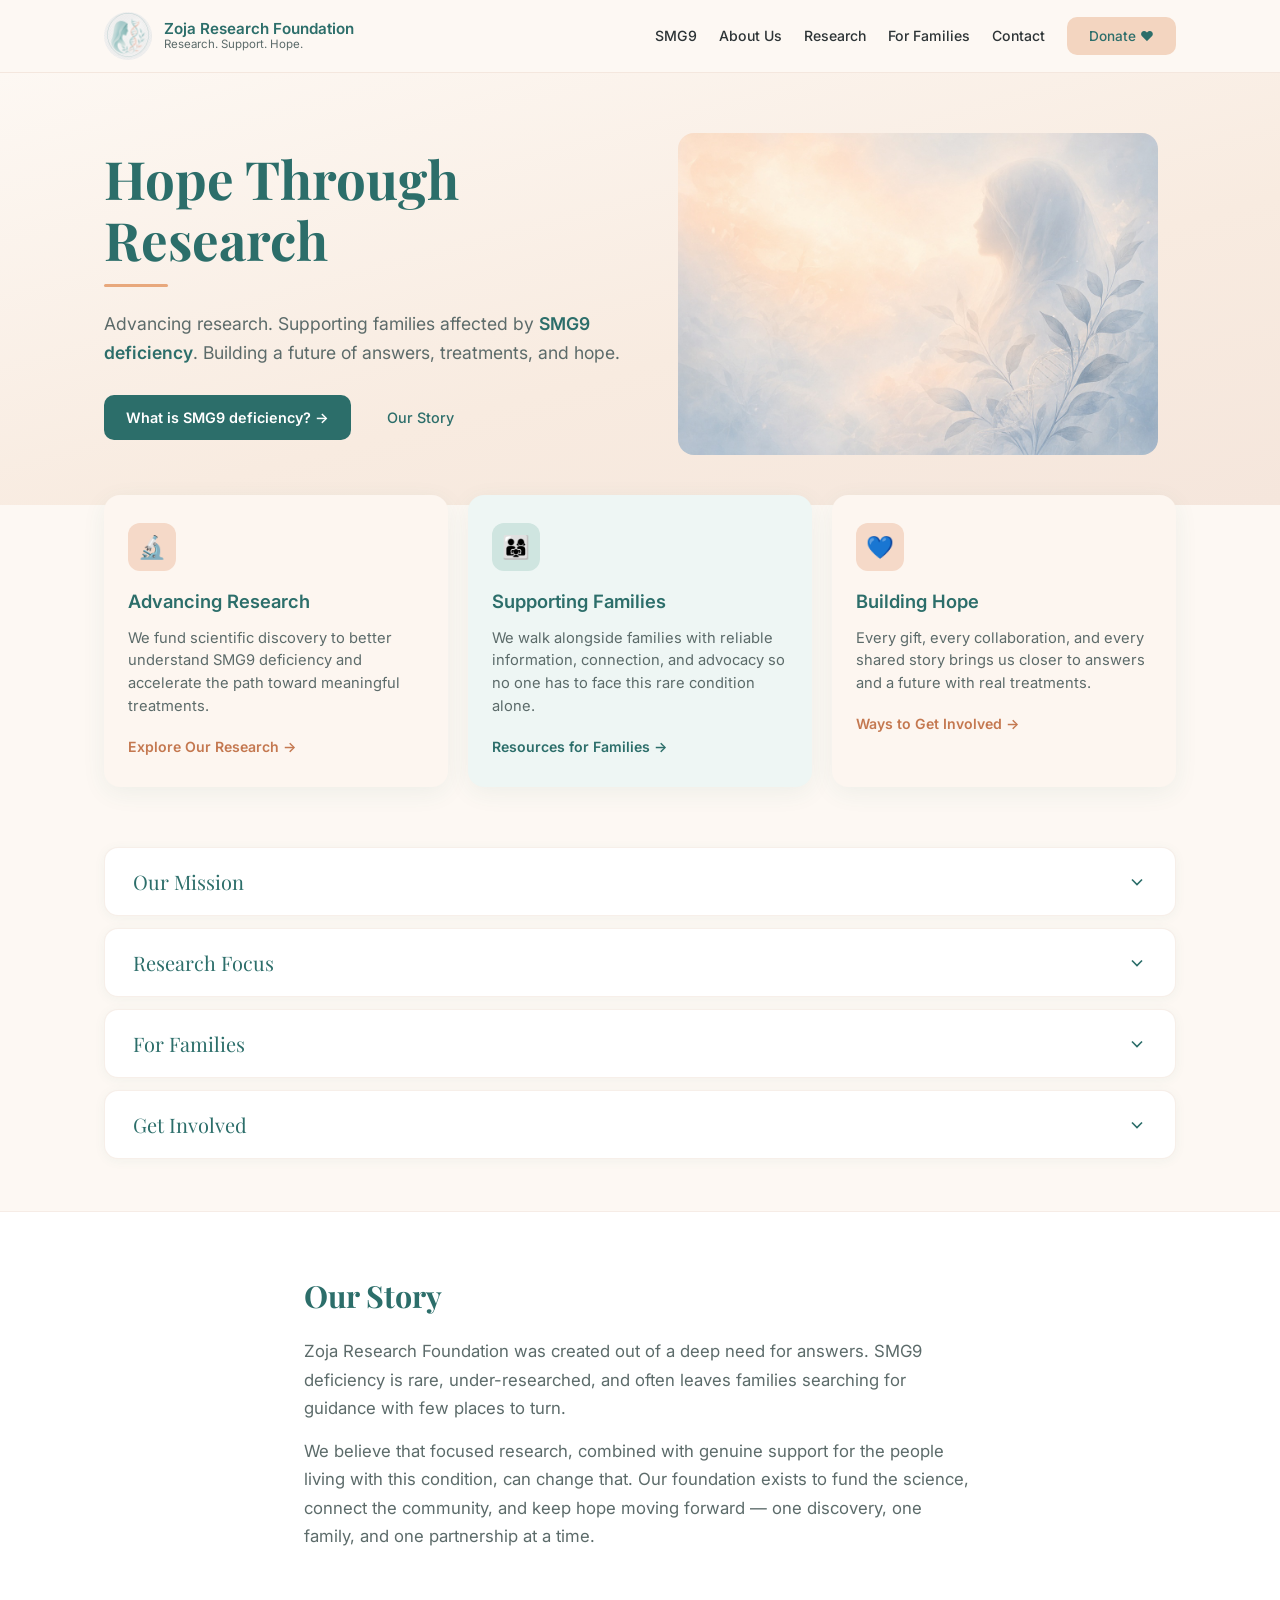
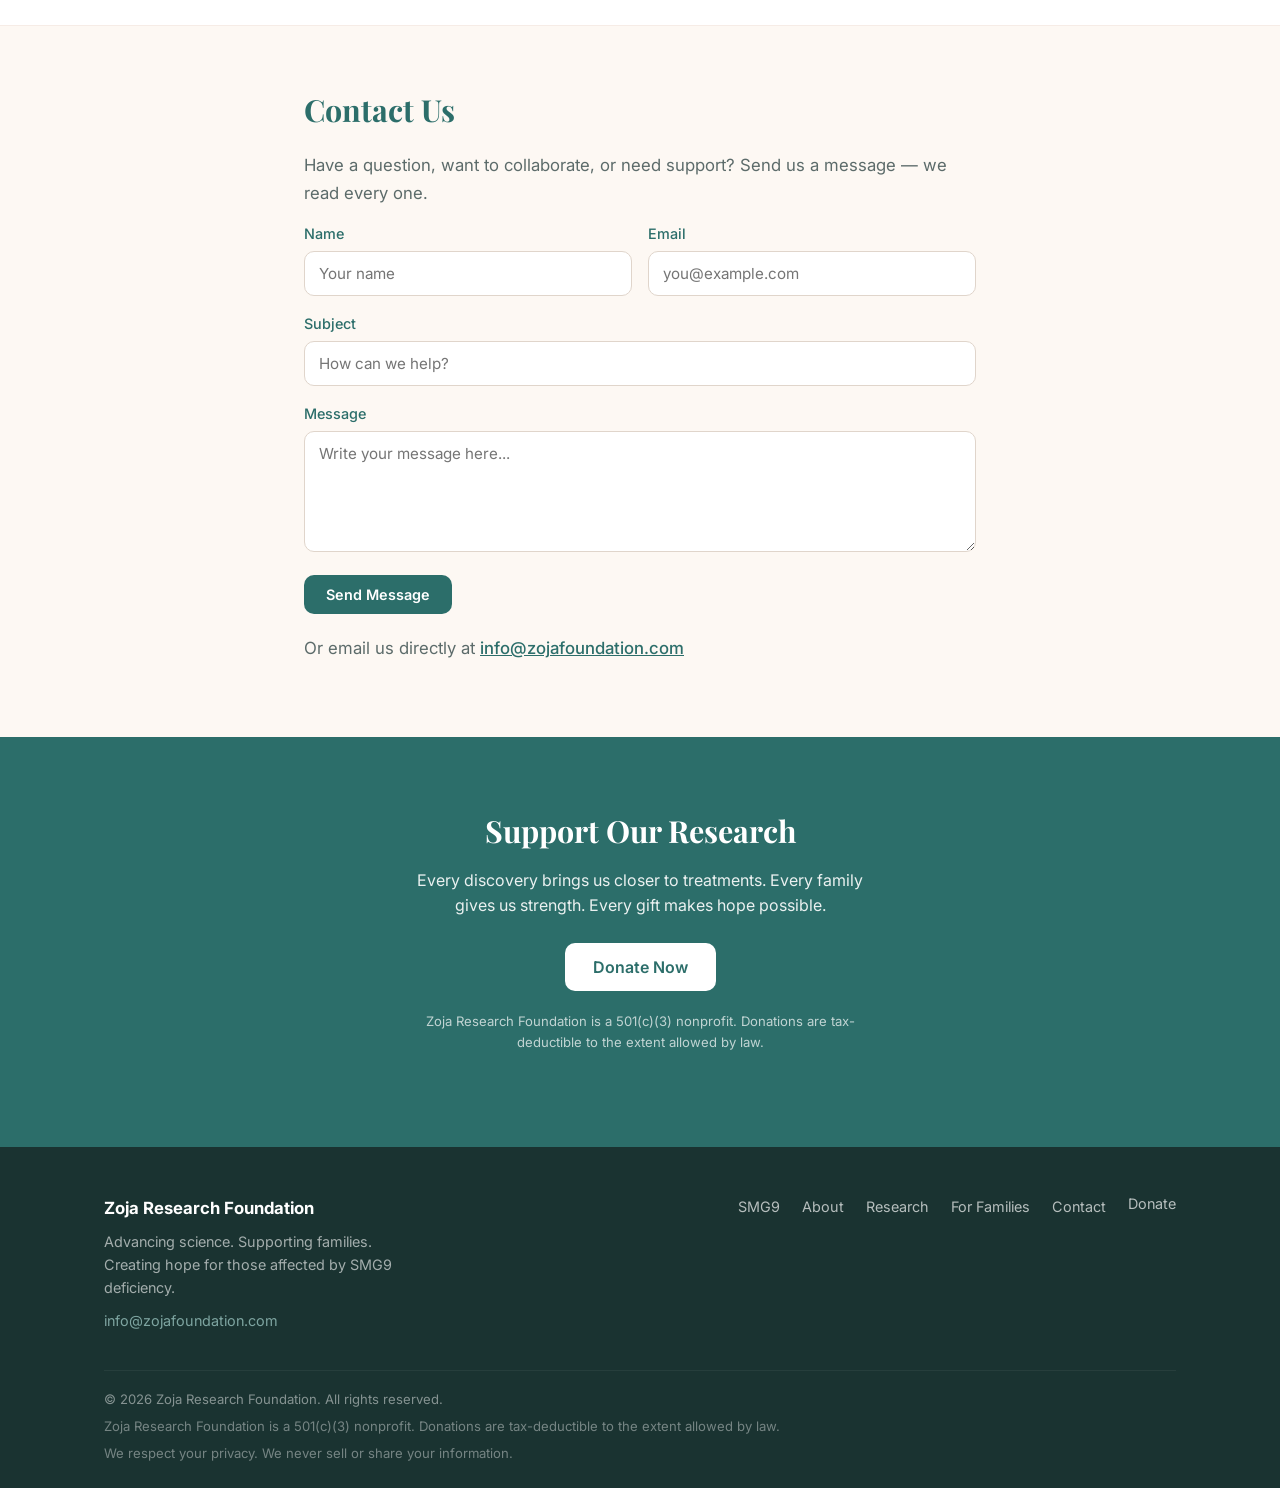
==== commit 1365111d: "Update homepage with 501(c)(3) donation notice" ====
--- a/index.html
+++ b/index.html
@@ -29,8 +29,8 @@
     "url": "https://zojafoundation.com",
     "email": "info@zojafoundation.com",
     "logo": "https://zojafoundation.com/images/logo.jpg",
-    "description": "Nonprofit funding research into SMG9 deficiency and supporting affected families.",
-    "sameAs": [],
+    "description": "501(c)(3) nonprofit funding research into SMG9 deficiency and supporting affected families.",
+    "nonprofitStatus": "https://schema.org/Nonprofit501c3",
     "areaServed": "US"
   }
   </script>
@@ -238,7 +238,7 @@
       <h2>Support Our Research</h2>
       <p>Every discovery brings us closer to treatments. Every family gives us strength. Every gift makes hope possible.</p>
       <button type="button" class="btn btn-white" zeffy-form-link="https://www.zeffy.com/embed/donation-form/donate-to-change-lives-22775">Donate Now</button>
-      <p class="note">Zoja Research Foundation is a nonprofit organization. Tax-deductibility depends on IRS recognition of our nonprofit status.</p>
+      <p class="note">Zoja Research Foundation is a 501(c)(3) nonprofit. Donations are tax-deductible to the extent allowed by law.</p>
     </div>
   </section>
 
@@ -261,6 +261,7 @@
       </div>
       <div class="footer-bottom">
         <p>&copy; 2026 Zoja Research Foundation. All rights reserved.</p>
+        <p class="privacy-note">Zoja Research Foundation is a 501(c)(3) nonprofit. Donations are tax-deductible to the extent allowed by law.</p>
         <p class="privacy-note">We respect your privacy. We never sell or share your information.</p>
       </div>
     </div>
--- a/styles.css
+++ b/styles.css
@@ -496,6 +496,55 @@
 
 .section-lead {
   margin-bottom: 28px;
+}
+
+/* ===== Inner pages ===== */
+.page-hero {
+  padding: 48px 0 10px;
+  background: linear-gradient(165deg, #fdf8f3 0%, #f8ebe0 70%, #f5e6dc 100%);
+}
+
+.page-hero h1 {
+  font-family: 'Playfair Display', Georgia, serif;
+  font-size: clamp(2.1rem, 4vw, 3rem);
+  line-height: 1.15;
+  color: var(--teal);
+  margin-bottom: 14px;
+}
+
+.page-kicker {
+  font-size: 0.8rem;
+  letter-spacing: 0.08em;
+  text-transform: uppercase;
+  color: var(--teal);
+  font-weight: 600;
+  margin-bottom: 10px;
+}
+
+.content-list {
+  margin: 8px 0 20px 22px;
+  color: var(--text-soft);
+}
+
+.content-list li {
+  margin-bottom: 8px;
+}
+
+.page-actions {
+  display: flex;
+  flex-wrap: wrap;
+  gap: 12px;
+  margin-top: 24px;
+}
+
+.faq-item {
+  margin-bottom: 22px;
+}
+
+.faq-item h3 {
+  color: var(--teal);
+  font-size: 1.08rem;
+  margin-bottom: 6px;
 }
 
 /* ===== Contact Form ===== */
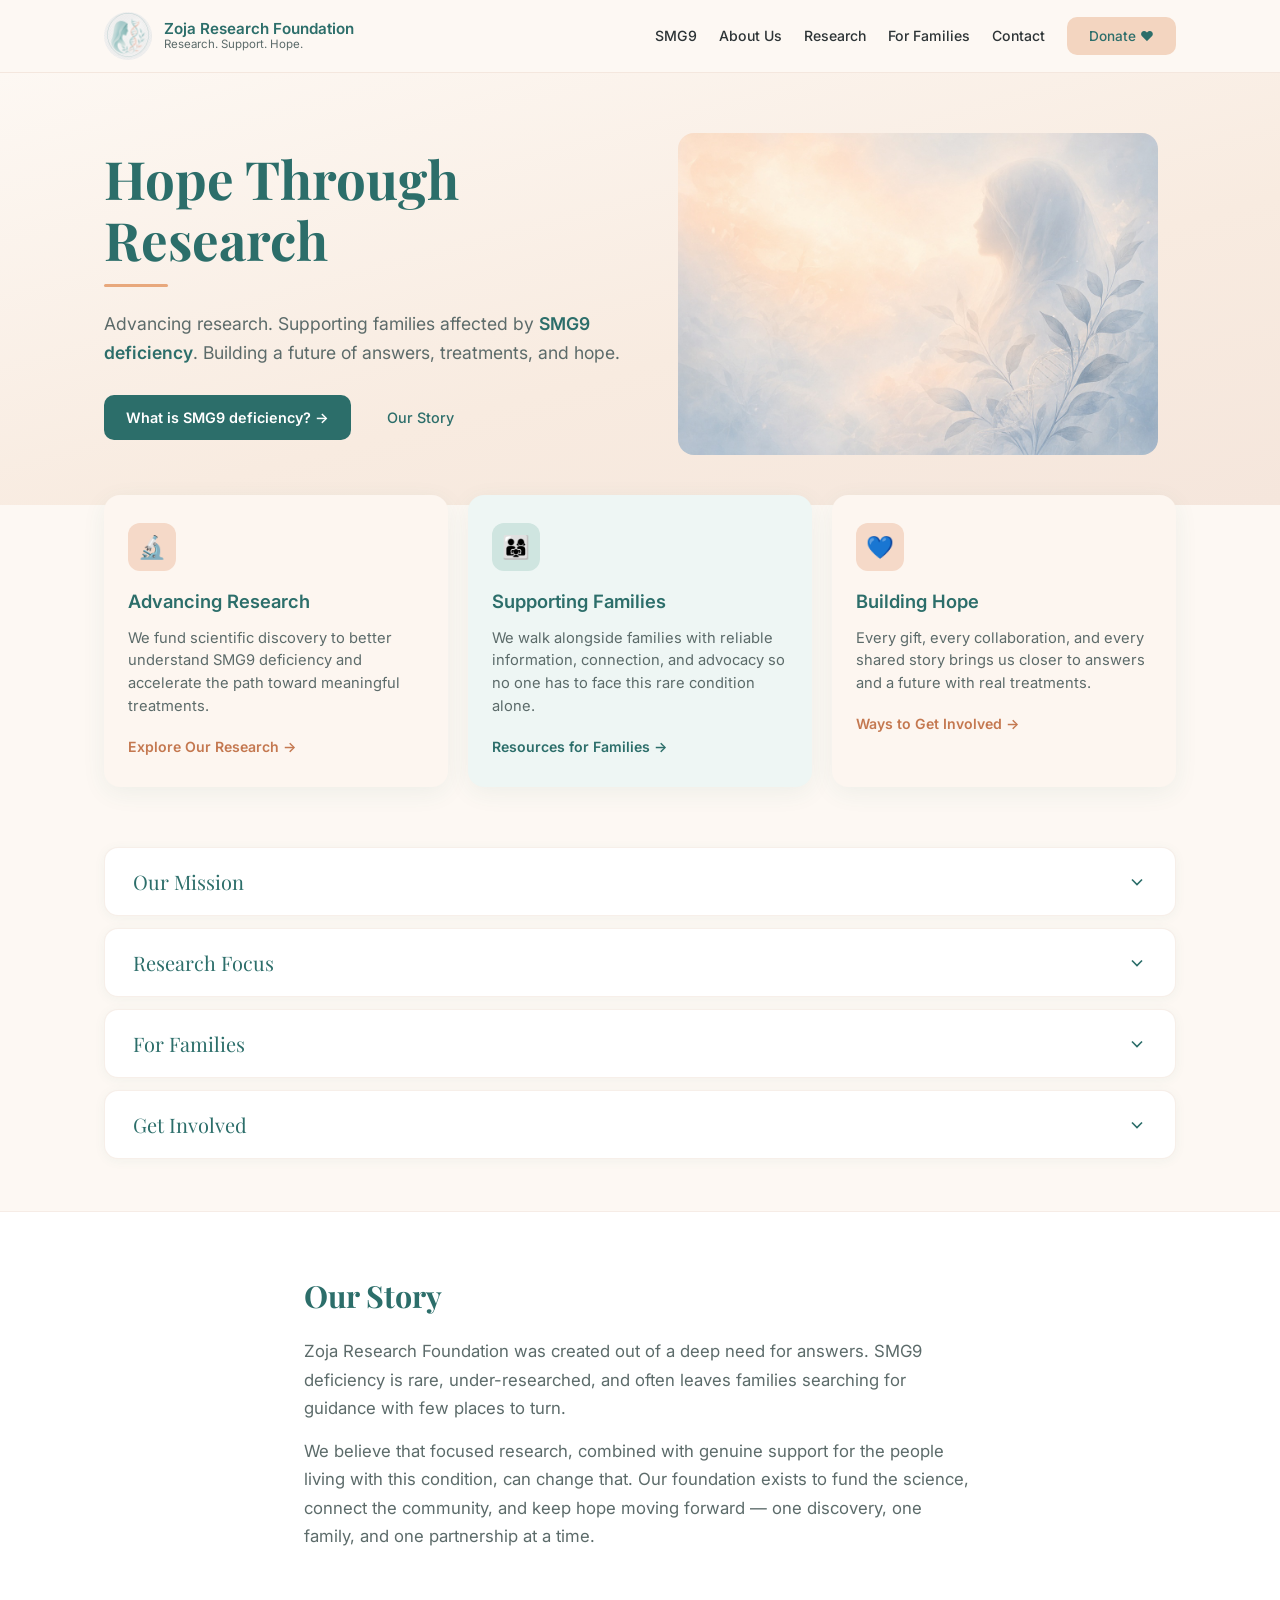
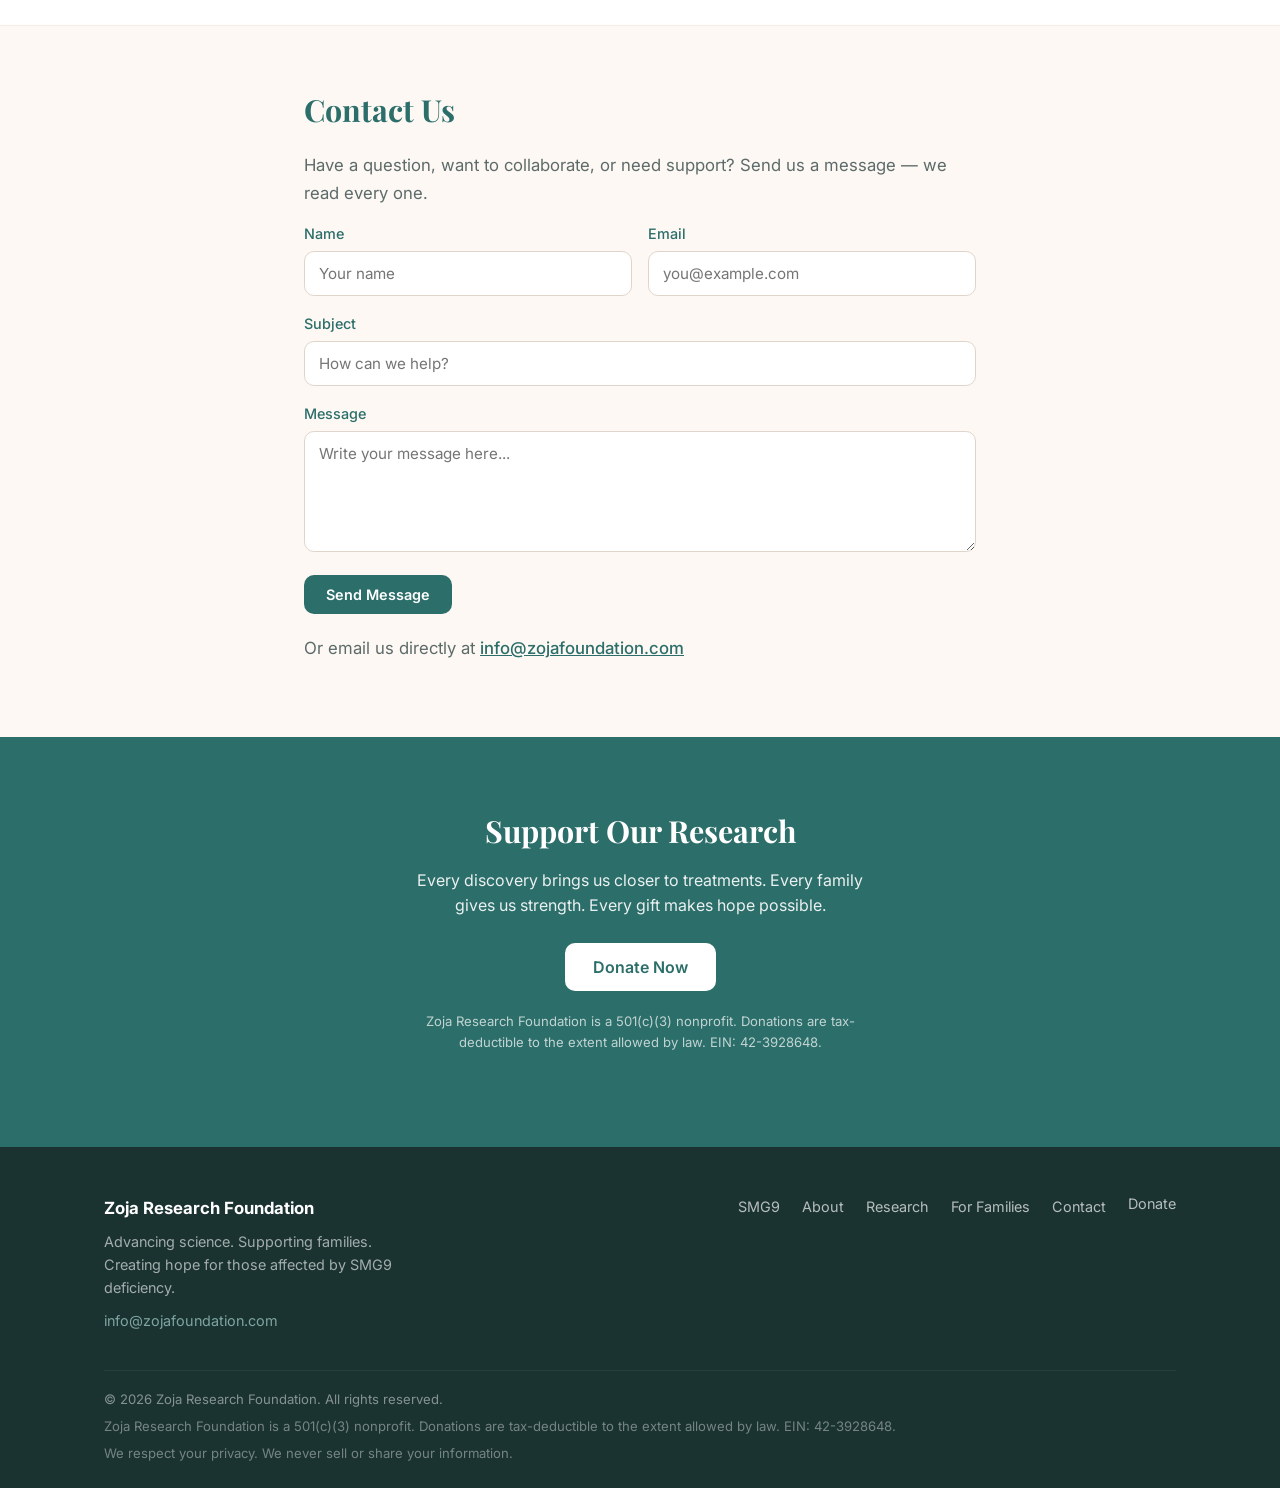
==== commit c889ae8b: "Add EIN to homepage donate note, footer, and schema" ====
--- a/index.html
+++ b/index.html
@@ -31,6 +31,7 @@
     "logo": "https://zojafoundation.com/images/logo.jpg",
     "description": "501(c)(3) nonprofit funding research into SMG9 deficiency and supporting affected families.",
     "nonprofitStatus": "https://schema.org/Nonprofit501c3",
+    "taxID": "42-3928648",
     "areaServed": "US"
   }
   </script>
@@ -238,7 +239,7 @@
       <h2>Support Our Research</h2>
       <p>Every discovery brings us closer to treatments. Every family gives us strength. Every gift makes hope possible.</p>
       <button type="button" class="btn btn-white" zeffy-form-link="https://www.zeffy.com/embed/donation-form/donate-to-change-lives-22775">Donate Now</button>
-      <p class="note">Zoja Research Foundation is a 501(c)(3) nonprofit. Donations are tax-deductible to the extent allowed by law.</p>
+      <p class="note">Zoja Research Foundation is a 501(c)(3) nonprofit. Donations are tax-deductible to the extent allowed by law. EIN: 42-3928648.</p>
     </div>
   </section>
 
@@ -261,7 +262,7 @@
       </div>
       <div class="footer-bottom">
         <p>&copy; 2026 Zoja Research Foundation. All rights reserved.</p>
-        <p class="privacy-note">Zoja Research Foundation is a 501(c)(3) nonprofit. Donations are tax-deductible to the extent allowed by law.</p>
+        <p class="privacy-note">Zoja Research Foundation is a 501(c)(3) nonprofit. Donations are tax-deductible to the extent allowed by law. EIN: 42-3928648.</p>
         <p class="privacy-note">We respect your privacy. We never sell or share your information.</p>
       </div>
     </div>
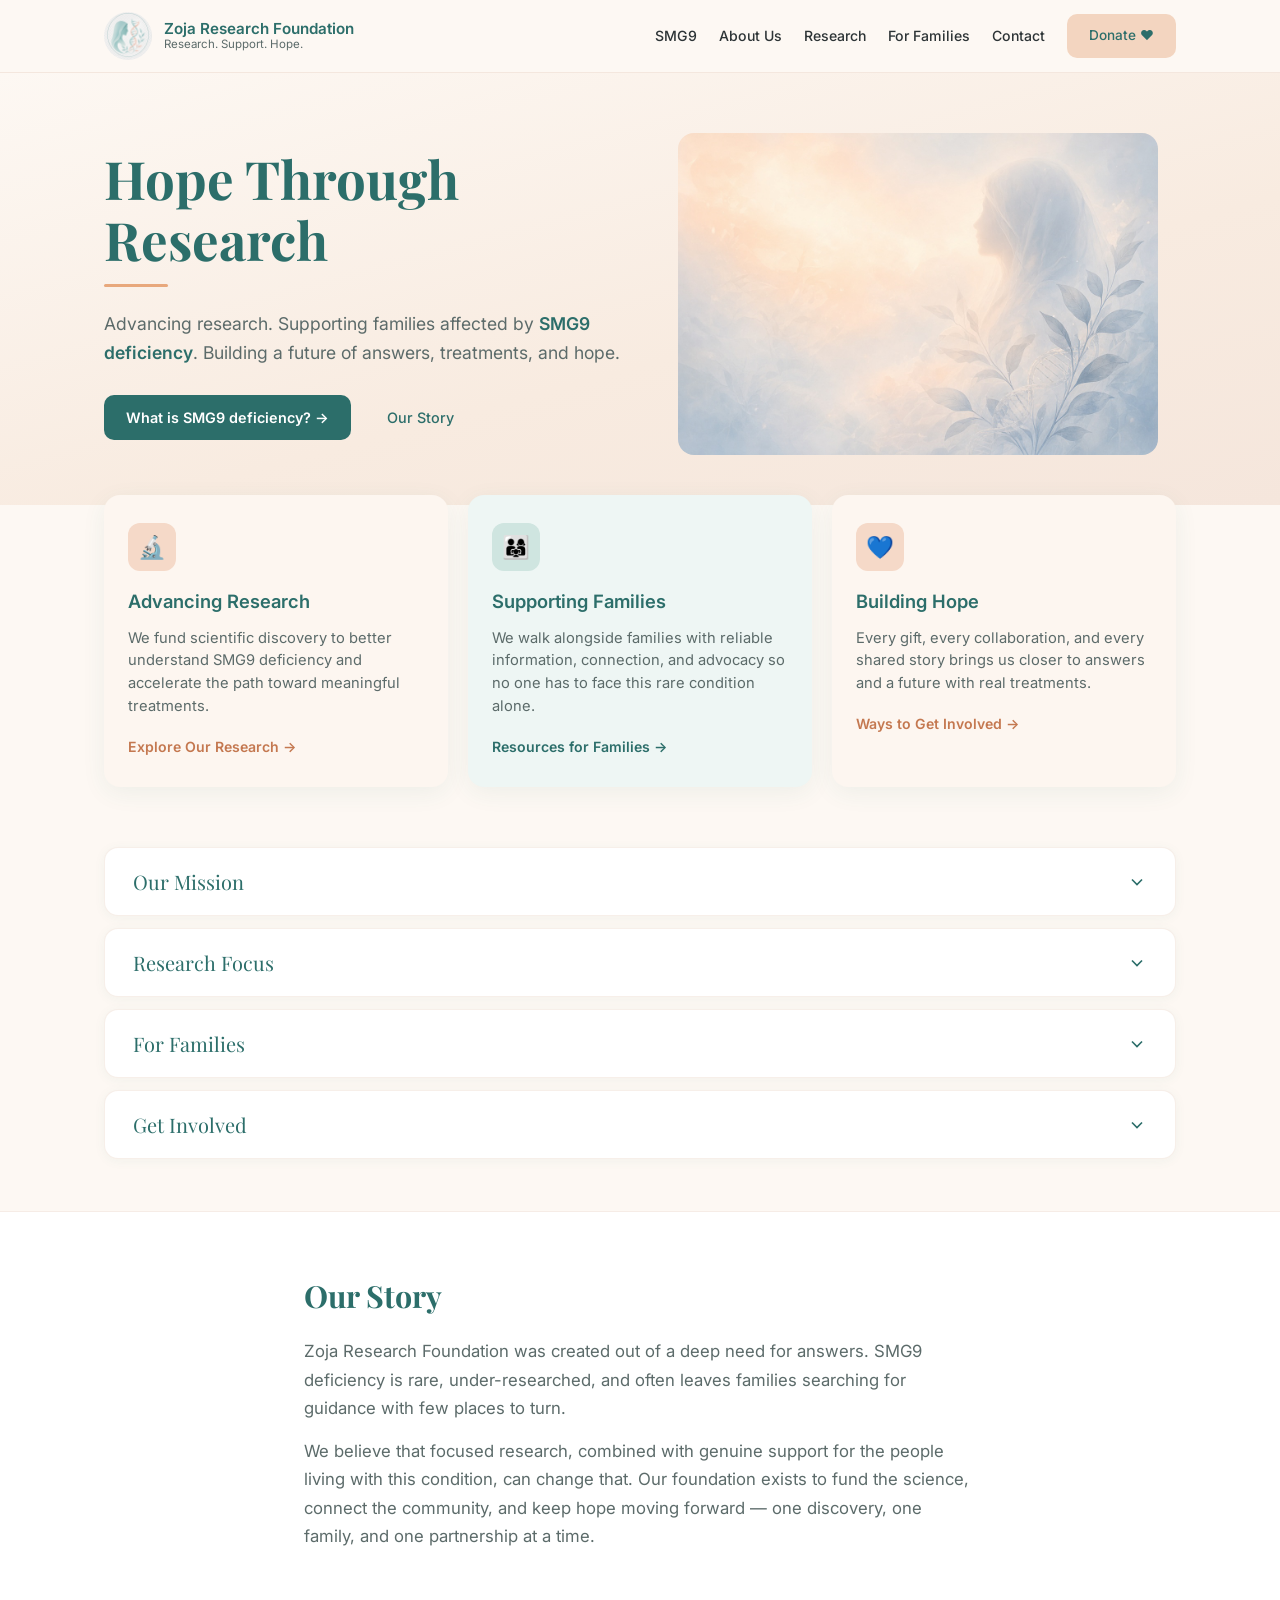
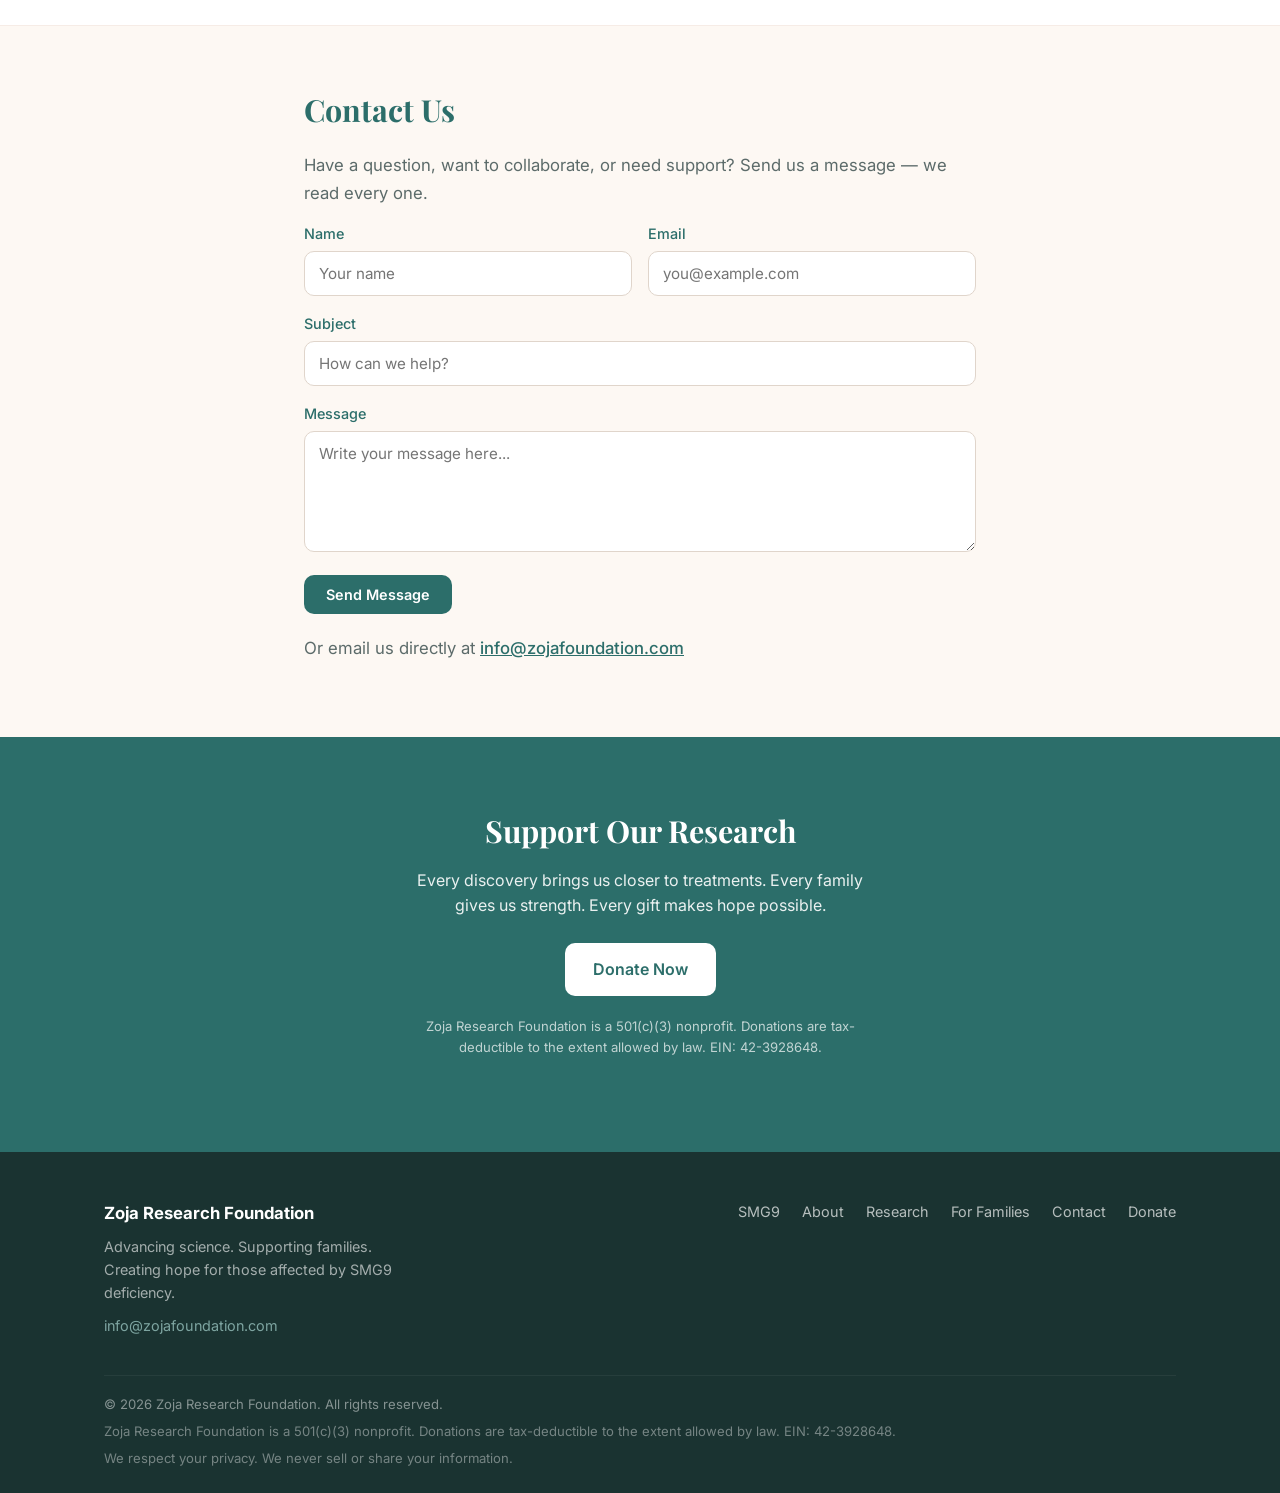
==== commit d000815d: "Send homepage donate buttons to /donate instead of Zeffy popup" ====
--- a/index.html
+++ b/index.html
@@ -20,7 +20,6 @@
   <link rel="preconnect" href="https://fonts.googleapis.com">
   <link rel="preconnect" href="https://fonts.gstatic.com" crossorigin>
   <link href="https://fonts.googleapis.com/css2?family=Inter:wght@400;500;600;700&family=Playfair+Display:wght@600;700&display=swap" rel="stylesheet">
-  <script src="https://zeffy-scripts.s3.ca-central-1.amazonaws.com/embed-form-script.min.js"></script>
   <script type="application/ld+json">
   {
     "@context": "https://schema.org",
@@ -53,7 +52,7 @@
         <a href="#research" data-accordion="research">Research</a>
         <a href="#families" data-accordion="families">For Families</a>
         <a href="#contact">Contact</a>
-        <button type="button" class="btn btn-donate" zeffy-form-link="https://www.zeffy.com/embed/donation-form/donate-to-change-lives-22775">Donate ♥</button>
+        <a href="/donate" class="btn btn-donate">Donate ♥</a>
       </nav>
       <button class="mobile-menu-btn" id="menu-btn" aria-label="Toggle menu" aria-expanded="false">
         <span></span><span></span><span></span>
@@ -174,7 +173,7 @@
               <div class="involve-card">
                 <h3>Donate</h3>
                 <p>Your gift directly supports research into SMG9 deficiency and helps sustain the families who need answers most.</p>
-                <button type="button" class="card-link" zeffy-form-link="https://www.zeffy.com/embed/donation-form/donate-to-change-lives-22775">Make a Gift →</button>
+                <a href="/donate" class="card-link">Make a Gift →</a>
               </div>
               <div class="involve-card">
                 <h3>Share Our Story</h3>
@@ -238,7 +237,7 @@
     <div class="container">
       <h2>Support Our Research</h2>
       <p>Every discovery brings us closer to treatments. Every family gives us strength. Every gift makes hope possible.</p>
-      <button type="button" class="btn btn-white" zeffy-form-link="https://www.zeffy.com/embed/donation-form/donate-to-change-lives-22775">Donate Now</button>
+      <a href="/donate" class="btn btn-white">Donate Now</a>
       <p class="note">Zoja Research Foundation is a 501(c)(3) nonprofit. Donations are tax-deductible to the extent allowed by law. EIN: 42-3928648.</p>
     </div>
   </section>
@@ -257,7 +256,7 @@
           <a href="#research" data-accordion="research">Research</a>
           <a href="#families" data-accordion="families">For Families</a>
           <a href="#contact">Contact</a>
-          <button type="button" zeffy-form-link="https://www.zeffy.com/embed/donation-form/donate-to-change-lives-22775">Donate</button>
+          <a href="/donate">Donate</a>
         </div>
       </div>
       <div class="footer-bottom">
